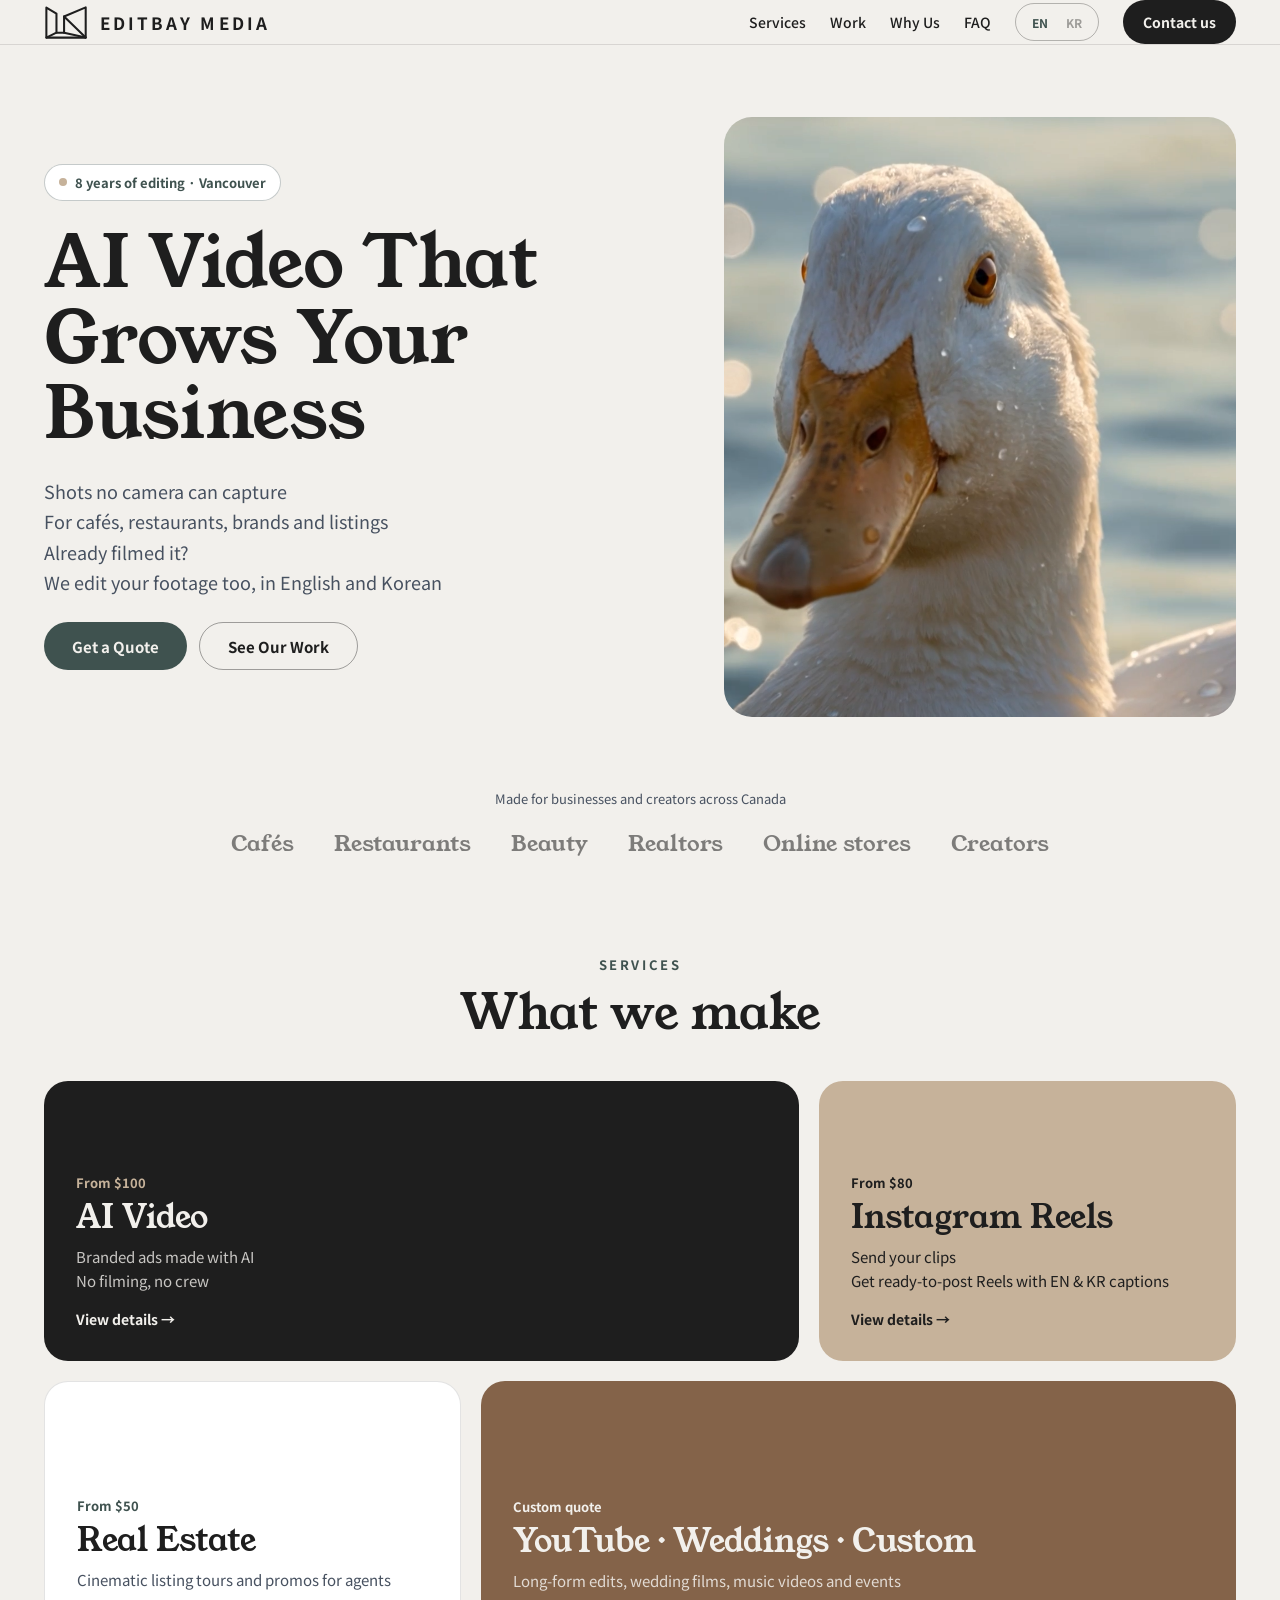
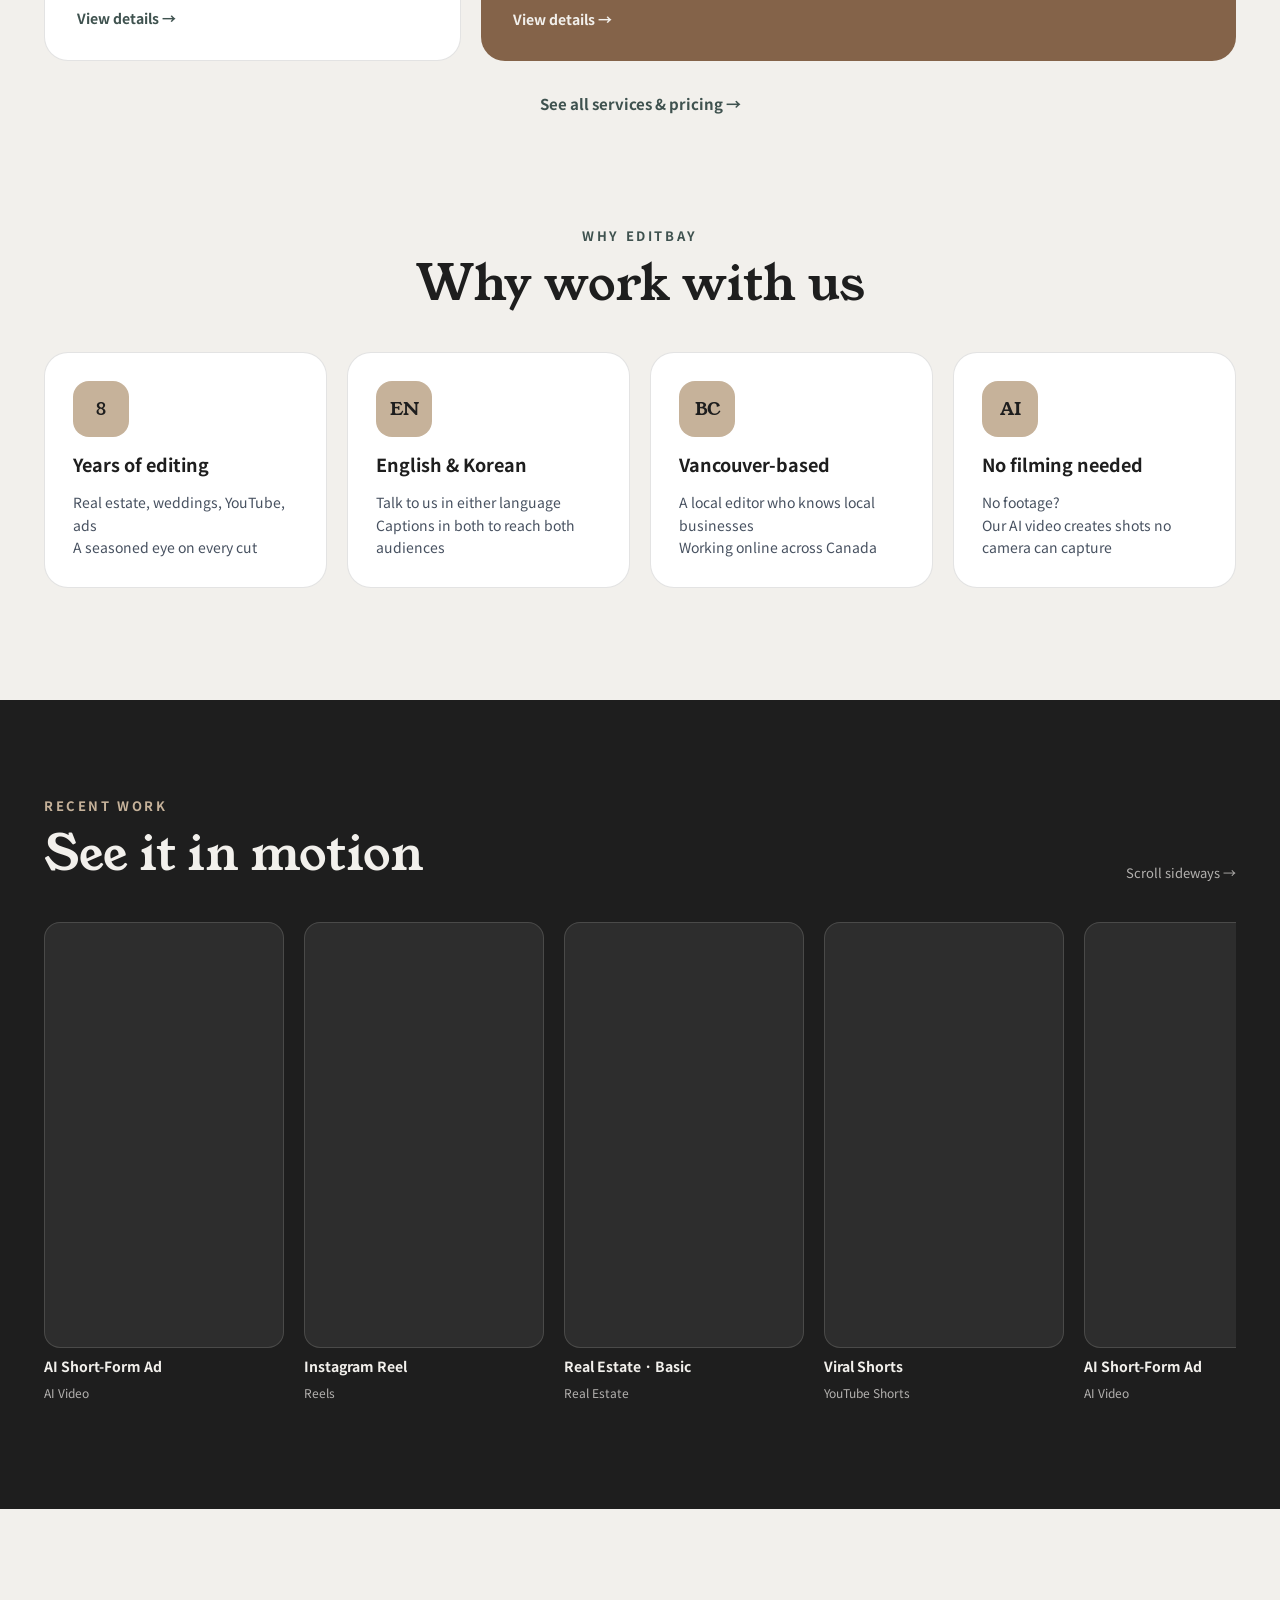
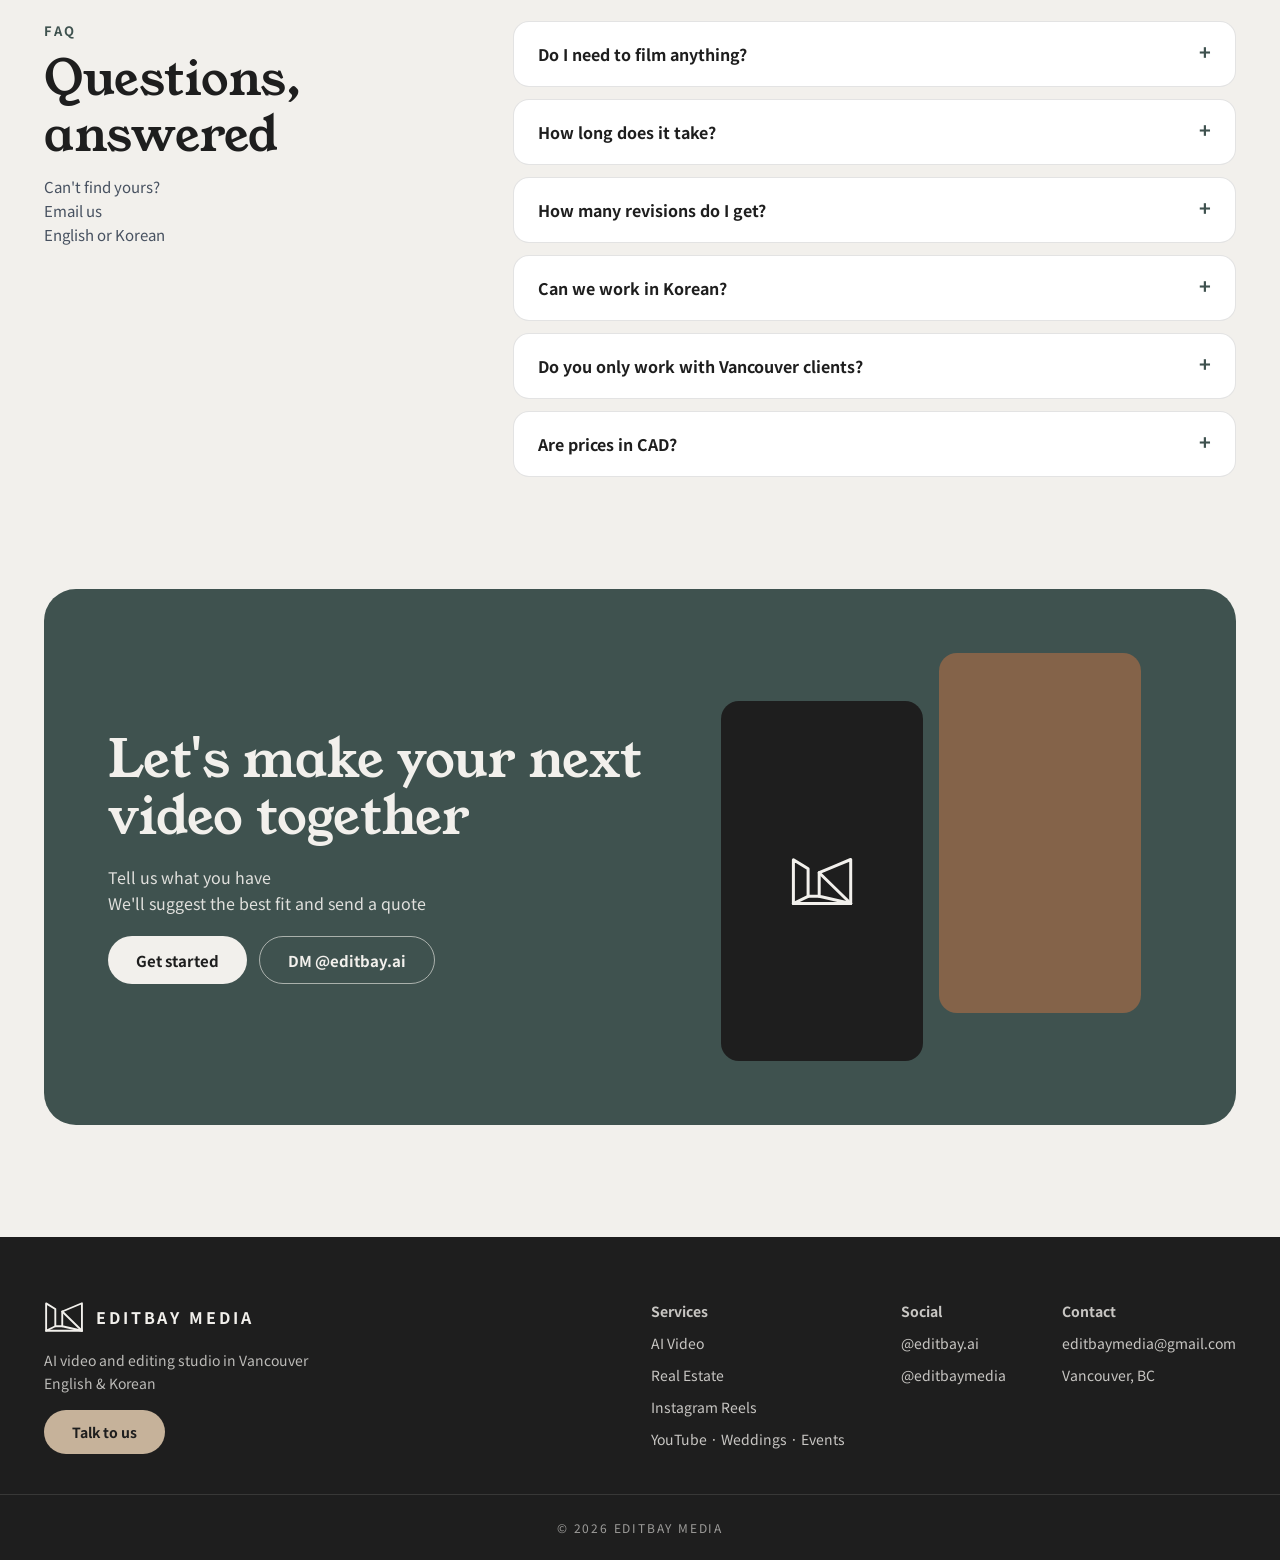
==== index.html @ 2e699ab6 "Update index.html" ====
<!DOCTYPE html>
<html lang="en" class="en-mode">
<head>
<meta charset="UTF-8">
<meta name="viewport" content="width=device-width, initial-scale=1.0">
<title>EditBay Media | AI Video That Grows Your Business</title>
<meta name="description" content="AI video and video editing studio in Vancouver. AI ads with no filming, Instagram Reels, real estate, YouTube and wedding editing — in English and Korean.">
<script>try{document.documentElement.className=(localStorage.getItem('editbay_lang')||'en')+'-mode'}catch(e){}</script>
<link rel="preconnect" href="https://fonts.googleapis.com">
<link rel="preconnect" href="https://fonts.gstatic.com" crossorigin>
<link rel="stylesheet" href="https://fonts.googleapis.com/css2?family=Young+Serif&family=Noto+Sans+KR:wght@400;500;700&display=swap">
<link rel="icon" href="favicon.ico" sizes="any">
<link rel="icon" type="image/svg+xml" href="favicon.svg">
<link rel="icon" type="image/png" sizes="32x32" href="favicon-32.png">
<link rel="icon" type="image/png" sizes="16x16" href="favicon-16.png">
<link rel="apple-touch-icon" href="apple-touch-icon.png">
<link rel="stylesheet" href="style.css">
</head>
<body>

<!-- NAV -->
<header>
  <nav class="wrap">
    <a href="index.html" class="logo" aria-label="EditBay Media home">
      <svg width="44" height="35" viewBox="180 245 640 510" fill="none" stroke="#1E1E1E" stroke-width="30" stroke-linejoin="round" stroke-linecap="round" aria-hidden="true"><polygon points="214,282 361,372 361,648 214,720"/><polygon points="472,412 787,280 787,720 472,648"/><line x1="472" y1="412" x2="787" y2="720"/><line x1="361" y1="648" x2="472" y2="648"/><line x1="214" y1="720" x2="787" y2="720"/></svg>
      <span>EDITBAY MEDIA</span>
    </a>
    <div class="nav-right">
      <div class="nav-links">
        <a href="services.html"><span class="en-content">Services</span><span class="ko-content">서비스</span></a>
        <a href="#work"><span class="en-content">Work</span><span class="ko-content">작업물</span></a>
        <a href="#why"><span class="en-content">Why Us</span><span class="ko-content">에딧베이</span></a>
        <a href="#faq"><span class="en-content">FAQ</span><span class="ko-content">자주 묻는 질문</span></a>
      </div>
      <div class="lang">
        <button type="button" id="btn-en" class="active" onclick="changeLang('en')">EN</button>
        <button type="button" id="btn-ko" onclick="changeLang('ko')">KR</button>
      </div>
      <a href="contact.html" class="btn btn-ink" style="min-height:44px;padding:0 20px;font-size:14px"><span class="en-content">Contact us</span><span class="ko-content">문의하기</span></a>
    </div>
  </nav>
</header>

<!-- HERO -->
<section class="wrap hero" id="top">
  <div class="hero-text">
    <span class="badge"><i></i><span class="en-content">8 years of editing · Vancouver</span><span class="ko-content">8년차 영상편집 · 밴쿠버</span></span>
    <h1><span class="en-content">AI Video That Grows Your Business</span><span class="ko-content">비즈니스를 성장시키는 AI 비디오</span></h1>
    <p>
      <span class="en-content">Shots no camera can capture<br>For cafés, restaurants, brands and listings<br>Already filmed it?<br>We edit your footage too, in English and Korean</span>
      <span class="ko-content">카메라로는 담을 수 없는 장면을 AI로<br>카페, 레스토랑, 브랜드, 부동산 매물까지<br>이미 찍어둔 영상이 있다면 편집도 해드려요<br>한국어·영어 모두 가능합니다</span>
    </p>
    <div class="hero-btns">
      <a href="contact.html" class="btn btn-teal"><span class="en-content">Get a Quote</span><span class="ko-content">견적 문의하기</span></a>
      <a href="#work" class="btn btn-line"><span class="en-content">See Our Work</span><span class="ko-content">작업물 보기</span></a>
    </div>
  </div>
  <div class="hero-media">
    <!-- 메인 영상: main-video.mp4 (864x1080, 4:5) -->
    <video autoplay muted loop playsinline preload="auto" poster="main-video-poster.jpg" aria-label="AI macro food video">
      <source src="main-video.mp4" type="video/mp4">
    </video>
  </div>
</section>

<!-- MADE FOR -->
<section class="wrap madefor">
  <span class="muted" style="font-size:13px"><span class="en-content">Made for businesses and creators across Canada</span><span class="ko-content">캐나다 전역의 비즈니스와 크리에이터를 위해</span></span>
  <div class="madefor-list">
    <span><span class="en-content">Cafés</span><span class="ko-content">카페</span></span>
    <span><span class="en-content">Restaurants</span><span class="ko-content">레스토랑</span></span>
    <span><span class="en-content">Beauty</span><span class="ko-content">뷰티</span></span>
    <span><span class="en-content">Realtors</span><span class="ko-content">부동산</span></span>
    <span><span class="en-content">Online stores</span><span class="ko-content">온라인 스토어</span></span>
    <span><span class="en-content">Creators</span><span class="ko-content">크리에이터</span></span>
  </div>
</section>

<!-- SERVICES -->
<section class="wrap" id="services" style="padding-bottom:112px">
  <div class="sec-head">
    <span class="eyebrow"><span class="en-content">Services</span><span class="ko-content">서비스</span></span>
    <h2 class="h2"><span class="en-content">What we make</span><span class="ko-content">이런 영상을 만들어요</span></h2>
  </div>
  <div class="bento">
    <div class="bento-row">
    <a href="ai-video.html" class="tile big t-ink">
      <span class="price"><span class="en-content">From $100</span><span class="ko-content">$100부터</span></span>
      <span class="name"><span class="en-content">AI Video</span><span class="ko-content">AI 영상 제작</span></span>
      <span class="desc"><span class="en-content">Branded ads made with AI<br>No filming, no crew</span><span class="ko-content">촬영 없이 AI로 만드는 브랜드 광고 영상</span></span>
      <span class="more"><span class="en-content">View details →</span><span class="ko-content">자세히 보기 →</span></span>
    </a>
    <a href="instagramreels.html" class="tile small t-tan">
      <span class="price"><span class="en-content">From $80</span><span class="ko-content">$80부터</span></span>
      <span class="name"><span class="en-content">Instagram Reels</span><span class="ko-content">인스타그램 릴스</span></span>
      <span class="desc"><span class="en-content">Send your clips<br>Get ready-to-post Reels with EN &amp; KR captions</span><span class="ko-content">영상만 보내주세요<br>한국어·영어 자막까지 넣어 바로 올릴 수 있게</span></span>
      <span class="more"><span class="en-content">View details →</span><span class="ko-content">자세히 보기 →</span></span>
    </a>
    </div>
    <div class="bento-row">
    <a href="real-estate.html" class="tile small t-white">
      <span class="price"><span class="en-content">From $50</span><span class="ko-content">$50부터</span></span>
      <span class="name"><span class="en-content">Real Estate</span><span class="ko-content">부동산 영상</span></span>
      <span class="desc"><span class="en-content">Cinematic listing tours and promos for agents</span><span class="ko-content">매물 가치를 높이는 시네마틱 투어와 홍보 영상</span></span>
      <span class="more" style="color:var(--teal)"><span class="en-content">View details →</span><span class="ko-content">자세히 보기 →</span></span>
    </a>
    <a href="custom.html" class="tile big t-leather">
      <span class="price"><span class="en-content">Custom quote</span><span class="ko-content">맞춤 견적</span></span>
      <span class="name"><span class="en-content">YouTube · Weddings · Custom</span><span class="ko-content">유튜브 · 웨딩 · 커스텀</span></span>
      <span class="desc"><span class="en-content">Long-form edits, wedding films, music videos and events</span><span class="ko-content">유튜브 롱폼, 웨딩 영상, 뮤직비디오, 이벤트 하이라이트</span></span>
      <span class="more"><span class="en-content">View details →</span><span class="ko-content">자세히 보기 →</span></span>
    </a>
    </div>
  </div>
  <a href="services.html" class="all-link"><span class="en-content">See all services &amp; pricing →</span><span class="ko-content">전체 서비스와 가격 보기 →</span></a>
</section>

<!-- WHY US -->
<section class="wrap" id="why" style="padding-bottom:112px">
  <div class="sec-head">
    <span class="eyebrow"><span class="en-content">Why EditBay</span><span class="ko-content">왜 에딧베이인가</span></span>
    <h2 class="h2"><span class="en-content">Why work with us</span><span class="ko-content">에딧베이와 함께해야 하는 이유</span></h2>
  </div>
  <div class="why-grid">
    <div class="card">
      <span class="icon-box">8</span>
      <h3><span class="en-content">Years of editing</span><span class="ko-content">8년차 편집 경력</span></h3>
      <p><span class="en-content">Real estate, weddings, YouTube, ads<br>A seasoned eye on every cut</span><span class="ko-content">부동산, 웨딩, 유튜브, 광고까지<br>경험 많은 눈으로 한 컷 한 컷 다듬어요</span></p>
    </div>
    <div class="card">
      <span class="icon-box">EN</span>
      <h3><span class="en-content">English &amp; Korean</span><span class="ko-content">한국어 · 영어</span></h3>
      <p><span class="en-content">Talk to us in either language<br>Captions in both to reach both audiences</span><span class="ko-content">편한 언어로 상담하세요<br>두 언어 자막으로 한국 손님과 현지 손님 모두에게 닿아요</span></p>
    </div>
    <div class="card">
      <span class="icon-box">BC</span>
      <h3><span class="en-content">Vancouver-based</span><span class="ko-content">밴쿠버 현지</span></h3>
      <p><span class="en-content">A local editor who knows local businesses<br>Working online across Canada</span><span class="ko-content">동네 비즈니스를 잘 아는 현지 편집자<br>온라인으로 캐나다 어디서든 진행해요</span></p>
    </div>
    <div class="card">
      <span class="icon-box">AI</span>
      <h3><span class="en-content">No filming needed</span><span class="ko-content">촬영 필요 없음</span></h3>
      <p><span class="en-content">No footage?<br>Our AI video creates shots no camera can capture</span><span class="ko-content">영상이 없어도 괜찮아요<br>카메라로 못 찍는 장면을 AI로 만들어요</span></p>
    </div>
  </div>
</section>

<!-- WORK -->
<section class="dark on-dark" id="work">
  <div class="wrap">
    <div class="work-head">
      <div style="display:flex;flex-direction:column;gap:12px">
        <span class="eyebrow"><span class="en-content">Recent Work</span><span class="ko-content">최근 작업물</span></span>
        <h2 class="h2"><span class="en-content">See it in motion</span><span class="ko-content">직접 확인해 보세요</span></h2>
      </div>
      <span class="hint"><span class="en-content">Scroll sideways →</span><span class="ko-content">옆으로 넘겨보세요 →</span></span>
    </div>
    <div class="reel-row">
      <div class="reel">
        <div class="frame"><iframe src="https://player.vimeo.com/video/1236483757?title=0&byline=0&portrait=0&badge=0&dnt=1" title="AI Short-Form Ad" loading="lazy" allow="autoplay; fullscreen; picture-in-picture" allowfullscreen></iframe></div>
        <strong>AI Short-Form Ad</strong><small><span class="en-content">AI Video</span><span class="ko-content">AI 영상</span></small>
      </div>
      <div class="reel">
        <div class="frame"><iframe src="https://player.vimeo.com/video/1236487899?title=0&byline=0&portrait=0&badge=0&dnt=1" title="Instagram Reel" loading="lazy" allow="autoplay; fullscreen; picture-in-picture" allowfullscreen></iframe></div>
        <strong>Instagram Reel</strong><small><span class="en-content">Reels</span><span class="ko-content">릴스</span></small>
      </div>
      <div class="reel">
        <div class="frame"><iframe src="https://player.vimeo.com/video/1236479160?title=0&byline=0&portrait=0&badge=0&dnt=1" title="Real Estate · Basic" loading="lazy" allow="autoplay; fullscreen; picture-in-picture" allowfullscreen></iframe></div>
        <strong>Real Estate · Basic</strong><small><span class="en-content">Real Estate</span><span class="ko-content">부동산</span></small>
      </div>
      <div class="reel">
        <div class="frame"><iframe src="https://www.youtube.com/embed/LXmRV18L5Xg" title="Viral Shorts" loading="lazy" allow="autoplay; fullscreen; picture-in-picture" allowfullscreen></iframe></div>
        <strong>Viral Shorts</strong><small><span class="en-content">YouTube Shorts</span><span class="ko-content">유튜브 쇼츠</span></small>
      </div>
      <div class="reel">
        <div class="frame"><iframe src="https://player.vimeo.com/video/1236483756?title=0&byline=0&portrait=0&badge=0&dnt=1" title="AI Short-Form Ad" loading="lazy" allow="autoplay; fullscreen; picture-in-picture" allowfullscreen></iframe></div>
        <strong>AI Short-Form Ad</strong><small><span class="en-content">AI Video</span><span class="ko-content">AI 영상</span></small>
      </div>
      <div class="reel">
        <div class="frame"><iframe src="https://player.vimeo.com/video/1236487903?title=0&byline=0&portrait=0&badge=0&dnt=1" title="Instagram Reel" loading="lazy" allow="autoplay; fullscreen; picture-in-picture" allowfullscreen></iframe></div>
        <strong>Instagram Reel</strong><small><span class="en-content">Reels</span><span class="ko-content">릴스</span></small>
      </div>
      <div class="reel">
        <div class="frame"><iframe src="https://player.vimeo.com/video/1236479293?title=0&byline=0&portrait=0&badge=0&dnt=1" title="Real Estate · Standard" loading="lazy" allow="autoplay; fullscreen; picture-in-picture" allowfullscreen></iframe></div>
        <strong>Real Estate · Standard</strong><small><span class="en-content">Real Estate</span><span class="ko-content">부동산</span></small>
      </div>
      <div class="reel">
        <div class="frame"><iframe src="https://www.youtube.com/embed/5cE5Qxs1BTY" title="Viral Shorts" loading="lazy" allow="autoplay; fullscreen; picture-in-picture" allowfullscreen></iframe></div>
        <strong>Viral Shorts</strong><small><span class="en-content">YouTube Shorts</span><span class="ko-content">유튜브 쇼츠</span></small>
      </div>
      <div class="reel">
        <div class="frame"><iframe src="https://player.vimeo.com/video/1236483755?title=0&byline=0&portrait=0&badge=0&dnt=1" title="AI Short-Form Ad" loading="lazy" allow="autoplay; fullscreen; picture-in-picture" allowfullscreen></iframe></div>
        <strong>AI Short-Form Ad</strong><small><span class="en-content">AI Video</span><span class="ko-content">AI 영상</span></small>
      </div>
      <div class="reel">
        <div class="frame"><iframe src="https://player.vimeo.com/video/1236487900?title=0&byline=0&portrait=0&badge=0&dnt=1" title="Instagram Reel" loading="lazy" allow="autoplay; fullscreen; picture-in-picture" allowfullscreen></iframe></div>
        <strong>Instagram Reel</strong><small><span class="en-content">Reels</span><span class="ko-content">릴스</span></small>
      </div>
      <div class="reel">
        <div class="frame"><iframe src="https://player.vimeo.com/video/1236479351?title=0&byline=0&portrait=0&badge=0&dnt=1" title="Real Estate · Standard" loading="lazy" allow="autoplay; fullscreen; picture-in-picture" allowfullscreen></iframe></div>
        <strong>Real Estate · Standard</strong><small><span class="en-content">Real Estate</span><span class="ko-content">부동산</span></small>
      </div>
      <div class="reel">
        <div class="frame"><iframe src="https://www.youtube.com/embed/U0OUmU7wSvk" title="Viral Shorts" loading="lazy" allow="autoplay; fullscreen; picture-in-picture" allowfullscreen></iframe></div>
        <strong>Viral Shorts</strong><small><span class="en-content">YouTube Shorts</span><span class="ko-content">유튜브 쇼츠</span></small>
      </div>
      <div class="reel">
        <div class="frame"><iframe src="https://player.vimeo.com/video/1236487902?title=0&byline=0&portrait=0&badge=0&dnt=1" title="Instagram Reel" loading="lazy" allow="autoplay; fullscreen; picture-in-picture" allowfullscreen></iframe></div>
        <strong>Instagram Reel</strong><small><span class="en-content">Reels</span><span class="ko-content">릴스</span></small>
      </div>
      <div class="reel">
        <div class="frame"><iframe src="https://www.youtube.com/embed/wTkZV9NLCv0" title="Viral Shorts" loading="lazy" allow="autoplay; fullscreen; picture-in-picture" allowfullscreen></iframe></div>
        <strong>Viral Shorts</strong><small><span class="en-content">YouTube Shorts</span><span class="ko-content">유튜브 쇼츠</span></small>
      </div>
    </div>
  </div>
</section>

<!-- FAQ -->
<section class="wrap faq" id="faq">
  <div class="faq-intro">
    <span class="eyebrow">FAQ</span>
    <h2 class="h2"><span class="en-content">Questions, answered</span><span class="ko-content">자주 묻는 질문</span></h2>
    <p class="muted" style="font-size:15px;line-height:1.6"><span class="en-content">Can't find yours?<br>Email us<br>English or Korean</span><span class="ko-content">궁금한 게 더 있다면 편하게 이메일 주세요<br>한국어·영어 모두 OK</span></p>
  </div>
  <div class="faq-list">
    <details>
      <summary><span class="en-content">Do I need to film anything?</span><span class="ko-content">직접 촬영해야 하나요?</span></summary>
      <p><span class="en-content">Not for AI video<br>We create the visuals for you<br>If you already have footage, we edit it into Reels, YouTube videos or wedding films</span><span class="ko-content">AI 영상은 촬영이 필요 없어요<br>이미 찍어둔 영상이 있다면 릴스, 유튜브, 웨딩 영상으로 편집해 드려요</span></p>
    </details>
    <details>
      <summary><span class="en-content">How long does it take?</span><span class="ko-content">얼마나 걸리나요?</span></summary>
      <p><span class="en-content">It depends on the service<br>Each service page shows its turnaround time</span><span class="ko-content">서비스마다 달라요<br>각 서비스 페이지에서 작업 기간을 확인하실 수 있어요</span></p>
    </details>
    <details>
      <summary><span class="en-content">How many revisions do I get?</span><span class="ko-content">수정은 몇 번까지 되나요?</span></summary>
      <p><span class="en-content">Revisions are included in every package<br>The number depends on the plan you choose<br>Extra revisions are $25 each</span><span class="ko-content">모든 상품에 수정이 포함되어 있고, 횟수는 상품마다 달라요<br>추가 수정은 1회 $25입니다</span></p>
    </details>
    <details>
      <summary><span class="en-content">Can we work in Korean?</span><span class="ko-content">한국어로 상담할 수 있나요?</span></summary>
      <p><span class="en-content">Yes<br>We work in English and Korean, and can add captions in both languages</span><span class="ko-content">네<br>한국어와 영어 모두 가능하고, 두 언어 자막도 넣어드려요</span></p>
    </details>
    <details>
      <summary><span class="en-content">Do you only work with Vancouver clients?</span><span class="ko-content">밴쿠버 손님만 받나요?</span></summary>
      <p><span class="en-content">We are based in Vancouver but work fully online, so we can help clients anywhere in Canada</span><span class="ko-content">밴쿠버에 있지만 모든 과정을 온라인으로 진행해서, 캐나다 어디서든 가능해요</span></p>
    </details>
    <details>
      <summary><span class="en-content">Are prices in CAD?</span><span class="ko-content">가격은 캐나다 달러인가요?</span></summary>
      <p><span class="en-content">Yes<br>All prices are in Canadian dollars and exclude GST/HST<br>You get a final quote before we start</span><span class="ko-content">네<br>모든 가격은 캐나다 달러(CAD) 기준이며 GST/HST는 별도예요<br>시작 전에 최종 견적을 먼저 드려요</span></p>
    </details>
  </div>
</section>

<!-- CTA -->
<section class="wrap" id="contact">
  <div class="cta">
    <div class="cta-text">
      <h2><span class="en-content">Let's make your next video together</span><span class="ko-content">다음 영상, 함께 만들어요</span></h2>
      <p><span class="en-content">Tell us what you have<br>We'll suggest the best fit and send a quote</span><span class="ko-content">가지고 계신 걸 알려주세요<br>가장 잘 맞는 방법과 견적을 보내드릴게요</span></p>
      <div class="hero-btns">
        <a href="mailto:editbaymedia@gmail.com" class="btn btn-sand"><span class="en-content">Get started</span><span class="ko-content">시작하기</span></a>
        <a href="https://instagram.com/editbay.ai" class="btn btn-line-light">DM @editbay.ai</a>
      </div>
    </div>
    <div class="cta-art" aria-hidden="true">
      <div class="a1"><svg width="64" height="51" viewBox="180 245 640 510" fill="none" stroke="#F2F0EC" stroke-width="30" stroke-linejoin="round" stroke-linecap="round"><polygon points="214,282 361,372 361,648 214,720"/><polygon points="472,412 787,280 787,720 472,648"/><line x1="472" y1="412" x2="787" y2="720"/><line x1="361" y1="648" x2="472" y2="648"/><line x1="214" y1="720" x2="787" y2="720"/></svg></div>
      <div class="a2"></div>
    </div>
  </div>
</section>

<!-- FOOTER -->
<footer>
  <div class="wrap foot">
    <div class="foot-brand">
      <div class="logo">
        <svg width="40" height="32" viewBox="180 245 640 510" fill="none" stroke="#F2F0EC" stroke-width="30" stroke-linejoin="round" stroke-linecap="round" aria-hidden="true"><polygon points="214,282 361,372 361,648 214,720"/><polygon points="472,412 787,280 787,720 472,648"/><line x1="472" y1="412" x2="787" y2="720"/><line x1="361" y1="648" x2="472" y2="648"/><line x1="214" y1="720" x2="787" y2="720"/></svg>
        <span style="font-size:16px">EDITBAY MEDIA</span>
      </div>
      <p><span class="en-content">AI video and editing studio in Vancouver<br>English &amp; Korean</span><span class="ko-content">밴쿠버의 AI 영상·편집 스튜디오<br>한국어·영어 상담</span></p>
      <a href="mailto:editbaymedia@gmail.com" class="btn" style="align-self:flex-start;background:var(--tan);color:var(--ink);min-height:44px;font-size:14px"><span class="en-content">Talk to us</span><span class="ko-content">이메일 보내기</span></a>
    </div>
    <div class="foot-cols">
      <div class="foot-col">
        <b><span class="en-content">Services</span><span class="ko-content">서비스</span></b>
        <a href="ai-video.html"><span class="en-content">AI Video</span><span class="ko-content">AI 영상</span></a>
        <a href="real-estate.html"><span class="en-content">Real Estate</span><span class="ko-content">부동산</span></a>
        <a href="instagramreels.html"><span class="en-content">Instagram Reels</span><span class="ko-content">인스타그램 릴스</span></a>
        <a href="custom.html"><span class="en-content">YouTube · Weddings · Events</span><span class="ko-content">유튜브 · 웨딩 · 이벤트</span></a>
      </div>
      <div class="foot-col">
        <b><span class="en-content">Social</span><span class="ko-content">소셜</span></b>
        <a href="https://instagram.com/editbay.ai">@editbay.ai</a>
        <a href="https://instagram.com/editbaymedia">@editbaymedia</a>
      </div>
      <div class="foot-col">
        <b><span class="en-content">Contact</span><span class="ko-content">연락처</span></b>
        <a href="mailto:editbaymedia@gmail.com">editbaymedia@gmail.com</a>
        <span>Vancouver, BC</span>
      </div>
    </div>
  </div>
  <div class="copy">© 2026 EDITBAY MEDIA</div>
</footer>

<script src="lang.js"></script>
</body>
</html>
---- style.css ----
:root{
  --sand:#F2F0EC; --ink:#1E1E1E; --slate:#2D2D2D; --white:#FFFFFF;
  --teal:#3F524F; --leather:#846349; --tan:#C6B29A; --navy:#475160;
  --line:rgba(30,30,30,.12); --line-dark:rgba(242,240,236,.15);
  --serif:'Young Serif',serif; --sans:'Noto Sans KR',sans-serif;
}
*{box-sizing:border-box;margin:0;padding:0}
html{scroll-behavior:smooth}
body{word-break:keep-all;overflow-wrap:break-word;background:var(--sand);color:var(--ink);font-family:var(--sans);overflow-x:hidden;-webkit-font-smoothing:antialiased}
a{color:inherit;text-decoration:none}
img,video{display:block;max-width:100%}
.wrap{max-width:1240px;margin:0 auto;padding:0 24px}

/* language switch */
.en-content,.ko-content{display:none!important}
.en-mode .en-content{display:block!important}
.en-mode span.en-content,.en-mode a.en-content{display:inline!important}
.ko-mode .ko-content{display:block!important}
.ko-mode span.ko-content,.ko-mode a.ko-content{display:inline!important}

/* type helpers */
.eyebrow{font-size:13px;font-weight:700;letter-spacing:.2em;color:var(--teal);text-transform:uppercase}
.on-dark .eyebrow{color:var(--tan)}
.h2{font-family:var(--serif);font-weight:400;font-size:clamp(32px,4vw,48px);line-height:1.15}
.sec-head{display:flex;flex-direction:column;align-items:center;gap:12px;text-align:center;margin-bottom:40px}
.muted{color:var(--navy)}

/* buttons */
.btn{display:inline-flex;align-items:center;justify-content:center;min-height:48px;padding:0 28px;border-radius:999px;font-weight:700;font-size:15px;transition:opacity .2s,background .2s}
.btn:hover{opacity:.88}
.btn-teal{background:var(--teal);color:var(--sand)}
.btn-ink{background:var(--ink);color:var(--sand)}
.btn-line{border:1px solid rgba(30,30,30,.4);color:var(--ink)}
.btn-sand{background:var(--sand);color:var(--ink)}
.btn-line-light{border:1px solid rgba(242,240,236,.6);color:var(--sand)}

/* nav */
header{position:sticky;top:0;z-index:50;background:rgba(242,240,236,.92);backdrop-filter:blur(12px);border-bottom:1px solid var(--line)}
nav{display:flex;flex-wrap:wrap;align-items:center;justify-content:space-between;gap:16px;padding-top:16px;padding-bottom:16px}
.logo{display:flex;align-items:center;gap:12px}
.logo span{font-size:17px;font-weight:700;letter-spacing:.18em}
.nav-right{display:flex;flex-wrap:wrap;align-items:center;gap:24px;font-size:14px;font-weight:500}
.nav-links{display:flex;gap:24px}
.nav-links a:hover{color:var(--teal)}
.lang{display:flex;align-items:center;gap:6px;padding:4px 10px;border:1px solid rgba(30,30,30,.3);border-radius:999px}
.lang button{background:none;border:none;cursor:pointer;font-family:inherit;font-size:12px;font-weight:700;color:var(--ink);opacity:.4;min-width:28px;min-height:28px}
.lang button.active{opacity:1;color:var(--teal)}
@media (max-width:767px){.nav-links{display:none}}

/* hero */
.hero{display:flex;flex-wrap:wrap;align-items:center;gap:48px;padding-top:72px;padding-bottom:56px}
.hero-text{flex:1 1 520px;display:flex;flex-direction:column;gap:24px}
.badge{align-self:flex-start;display:flex;align-items:center;gap:8px;font-size:13px;font-weight:700;color:var(--teal);background:var(--white);border:1px solid rgba(63,82,79,.3);padding:8px 14px;border-radius:999px}
.badge i{width:8px;height:8px;border-radius:999px;background:var(--tan);display:block}
.hero h1{font-family:var(--serif);font-weight:400;font-size:clamp(42px,6vw,72px);line-height:1.05}
.hero p{font-size:18px;line-height:1.7;color:var(--navy);max-width:520px}
.hero-btns{display:flex;flex-wrap:wrap;gap:12px}
.hero-media{flex:1 1 400px;aspect-ratio:4/5;max-height:600px;border-radius:28px;overflow:hidden;background:var(--ink)}
.hero-media video{width:100%;height:100%;object-fit:cover}

/* made for */
.madefor{display:flex;flex-direction:column;align-items:center;gap:20px;padding-top:16px;padding-bottom:96px;text-align:center}
.madefor-list{display:flex;flex-wrap:wrap;justify-content:center;gap:12px 40px}
.madefor-list span{font-family:var(--serif);font-size:22px;color:rgba(30,30,30,.55)}

/* bento */
.bento{display:flex;flex-direction:column;gap:20px}
.bento-row{display:flex;flex-wrap:wrap;gap:20px}
.tile{min-height:280px;border-radius:24px;padding:32px;display:flex;flex-direction:column;justify-content:flex-end;gap:8px;transition:transform .3s}
.tile:hover{transform:translateY(-4px)}
.tile.big{flex:2 1 520px}.tile.small{flex:1 1 300px}
.tile .price{font-size:13px;font-weight:700}
.tile .name{font-family:var(--serif);font-size:32px;line-height:1.15}
.tile .desc{font-size:15px;line-height:1.6}
.tile .more{margin-top:8px;font-size:14px;font-weight:700}
.t-ink{background:var(--ink);color:var(--sand)}.t-ink .price{color:var(--tan)}.t-ink .desc{color:rgba(242,240,236,.8)}
.t-tan{background:var(--tan);color:var(--ink)}
.t-white{background:var(--white);border:1px solid var(--line)}.t-white .price{color:var(--teal)}.t-white .desc{color:var(--navy)}
.t-leather{background:var(--leather);color:var(--sand)}.t-leather .desc{color:rgba(242,240,236,.85)}
.all-link{display:block;text-align:center;margin-top:32px;font-size:15px;font-weight:700;color:var(--teal)}

/* why */
.why-grid{display:grid;grid-template-columns:repeat(auto-fit,minmax(min(100%,240px),1fr));gap:20px}
.card{background:var(--white);border:1px solid var(--line);border-radius:24px;padding:28px;display:flex;flex-direction:column;gap:14px}
.icon-box{width:56px;height:56px;border-radius:16px;background:var(--tan);display:flex;align-items:center;justify-content:center;font-family:var(--serif);font-size:18px}
.card h3{font-size:18px;font-weight:700}
.card p{font-size:14px;line-height:1.6;color:var(--navy)}

/* work */
.dark{background:var(--ink);color:var(--sand);padding:96px 0}
.work-head{display:flex;flex-wrap:wrap;align-items:flex-end;justify-content:space-between;gap:16px;margin-bottom:40px}
.work-head .hint{font-size:13px;color:rgba(242,240,236,.7)}
.reel-row{display:flex;gap:20px;overflow-x:auto;padding-bottom:12px;scroll-snap-type:x mandatory}
.reel{flex:0 0 240px;display:flex;flex-direction:column;gap:8px;scroll-snap-align:start}
.reel .frame{aspect-ratio:9/16;border-radius:16px;overflow:hidden;background:var(--slate);border:1px solid var(--line-dark)}
.reel iframe{width:100%;height:100%;border:0}
.reel strong{font-size:14px}
.reel small{font-size:12px;color:rgba(242,240,236,.7)}

/* faq */
.faq{display:flex;flex-wrap:wrap;gap:48px;padding-top:112px;padding-bottom:112px}
.faq-intro{flex:1 1 320px;display:flex;flex-direction:column;gap:12px}
.faq-list{flex:2 1 520px;display:flex;flex-direction:column;gap:12px}
details{background:var(--white);border:1px solid var(--line);border-radius:16px;padding:20px 24px}
summary{cursor:pointer;font-size:16px;font-weight:700;list-style:none;display:flex;justify-content:space-between;gap:16px}
summary::-webkit-details-marker{display:none}
summary::after{content:"+";font-size:20px;line-height:1;color:var(--teal)}
details[open] summary::after{content:"–"}
details p{margin-top:12px;font-size:15px;line-height:1.7;color:var(--navy)}

/* cta */
.cta{background:var(--teal);color:var(--sand);border-radius:32px;padding:clamp(32px,5vw,64px);display:flex;flex-wrap:wrap;align-items:center;gap:40px;overflow:hidden}
.cta-text{flex:1 1 380px;display:flex;flex-direction:column;gap:20px}
.cta h2{font-family:var(--serif);font-weight:400;font-size:clamp(32px,4.5vw,52px);line-height:1.1}
.cta-text p{font-size:16px;line-height:1.6;color:rgba(242,240,236,.9)}
.cta-art{flex:1 1 320px;display:flex;gap:16px;align-items:flex-end;justify-content:center}
.cta-art div{width:42%;aspect-ratio:9/16;border-radius:18px;display:flex;align-items:center;justify-content:center}
.cta-art .a1{background:var(--ink)}.cta-art .a2{background:var(--leather);margin-bottom:48px}

/* footer */
footer{background:var(--ink);color:var(--sand);margin-top:112px}
.foot{display:flex;flex-wrap:wrap;justify-content:space-between;gap:48px;padding-top:64px;padding-bottom:40px}
.foot-brand{flex:1 1 320px;display:flex;flex-direction:column;gap:16px}
.foot-brand p{font-size:14px;line-height:1.6;color:rgba(242,240,236,.75)}
.foot-cols{display:flex;flex-wrap:wrap;gap:56px}
.foot-col{display:flex;flex-direction:column;gap:12px;font-size:14px}
.foot-col b{color:var(--tan)}
.foot-col a,.foot-col span{color:rgba(242,240,236,.8)}
.foot-col a:hover{color:var(--sand)}
.copy{border-top:1px solid rgba(242,240,236,.12);padding:24px;text-align:center;font-size:12px;letter-spacing:.15em;color:rgba(242,240,236,.6)}
.copy a{margin-left:8px;opacity:0}.copy a:hover{opacity:1}

/* ===== sub pages ===== */
.page-hero{padding-top:72px;padding-bottom:56px;display:flex;flex-direction:column;gap:20px}
.crumb{font-size:13px;font-weight:700;letter-spacing:.15em;color:var(--teal);text-transform:uppercase}
.page-hero h1{font-family:var(--serif);font-weight:400;font-size:clamp(40px,6vw,68px);line-height:1.05;max-width:880px}
.page-hero p{font-size:18px;line-height:1.7;color:var(--navy);max-width:660px}
.chips{display:flex;flex-wrap:wrap;gap:10px}
.chips > span{font-size:13px;padding:8px 14px;border-radius:999px;background:var(--white);border:1px solid var(--line)}
.sec{padding-top:96px;padding-bottom:96px}
.sec-left{display:flex;flex-direction:column;gap:12px;margin-bottom:40px}
.sub-h{font-family:var(--serif);font-weight:400;font-size:30px;margin:48px 0 20px}
.note{font-size:13px;line-height:1.7;color:var(--navy)}
.on-dark .note{color:rgba(242,240,236,.65)}

/* video grids */
.vgrid-h{display:grid;grid-template-columns:repeat(auto-fit,minmax(min(100%,420px),1fr));gap:24px}
.vgrid-h3{display:grid;grid-template-columns:repeat(auto-fit,minmax(min(100%,320px),1fr));gap:24px}
.vgrid-v{display:grid;grid-template-columns:repeat(auto-fill,minmax(150px,1fr));gap:16px}
.vitem{display:flex;flex-direction:column;gap:8px}
.vitem .f16,.vitem .f9{border-radius:16px;overflow:hidden;background:var(--slate);border:1px solid var(--line-dark)}
.vitem .f16{aspect-ratio:16/9}.vitem .f9{aspect-ratio:9/16}
.vitem iframe{width:100%;height:100%;border:0;display:block}
.vitem strong{font-size:15px}.vitem small{font-size:12px;color:rgba(242,240,236,.7)}
.empty{display:flex;align-items:center;justify-content:center;text-align:center;padding:12px;font-size:12px;letter-spacing:.08em;color:rgba(242,240,236,.55);border-style:dashed!important}

/* two ways */
.ways{display:grid;grid-template-columns:repeat(auto-fit,minmax(min(100%,420px),1fr));gap:20px}
.way{border-radius:24px;padding:32px;display:flex;flex-direction:column;gap:10px}
.way b{font-size:12px;letter-spacing:.2em}
.way strong{font-family:var(--serif);font-weight:400;font-size:28px}
.way > span{font-size:15px;line-height:1.6}

/* service cards */
.svc-grid{display:grid;grid-template-columns:repeat(auto-fit,minmax(min(100%,480px),1fr));gap:24px}
.svc{background:var(--white);border:1px solid var(--line);border-radius:24px;padding:24px;display:flex;flex-direction:column;gap:14px}
.svc .f16{aspect-ratio:16/9;border-radius:16px;overflow:hidden;background:var(--ink)}
.svc .f16 iframe{width:100%;height:100%;border:0}
.svc .f16.empty{background:#E4DED4;color:var(--navy);border:1px dashed rgba(30,30,30,.25)!important}
.svc-top{display:flex;align-items:center;justify-content:space-between;gap:12px;flex-wrap:wrap}
.svc-top b{font-size:11px;letter-spacing:.15em;color:var(--teal)}
.pill{font-size:13px;font-weight:700;color:var(--sand);background:var(--teal);padding:6px 12px;border-radius:999px}
.svc h3{font-family:var(--serif);font-weight:400;font-size:28px}
.svc p{font-size:15px;line-height:1.6;color:var(--navy)}
.tags{display:flex;flex-wrap:wrap;gap:8px}
.tags > span{font-size:12px;padding:6px 10px;border-radius:999px;border:1px solid rgba(30,30,30,.25)}
.svc .go{font-size:14px;font-weight:700;color:var(--teal);margin-top:4px}

/* steps */
.steps{display:grid;grid-template-columns:repeat(auto-fit,minmax(min(100%,220px),1fr));gap:20px}
.step{border:1px solid var(--line-dark);border-radius:20px;padding:24px;display:flex;flex-direction:column;gap:10px}
.step em{font-style:normal;font-family:var(--serif);font-size:32px;color:var(--tan)}
.step strong{font-size:17px}
.step > span{font-size:14px;line-height:1.6;color:rgba(242,240,236,.78)}
.tracks{display:grid;grid-template-columns:repeat(auto-fit,minmax(min(100%,480px),1fr));gap:24px}
.track{border:1px solid var(--line-dark);border-radius:24px;padding:32px;display:flex;flex-direction:column;gap:20px}
.track-head b{font-size:12px;letter-spacing:.2em;color:var(--tan)}
.track-head strong{display:block;font-family:var(--serif);font-weight:400;font-size:28px;margin:6px 0}
.track-head > span{font-size:13px;color:rgba(242,240,236,.65)}
.tstep{display:flex;gap:16px}
.tstep em{font-style:normal;font-family:var(--serif);font-size:22px;color:var(--tan);min-width:32px}
.tstep strong{display:block;font-size:16px;margin-bottom:4px}
.tstep div > span{font-size:14px;line-height:1.6;color:rgba(242,240,236,.75)}
.infos{display:flex;flex-wrap:wrap;gap:20px;margin-top:24px}
.info{flex:1 1 360px;background:rgba(242,240,236,.06);border-radius:20px;padding:28px 32px;display:flex;flex-direction:column;gap:10px}
.info strong{font-size:17px}
.info > span{font-size:14px;line-height:1.8;color:rgba(242,240,236,.82)}

/* pricing */
.plans{display:grid;grid-template-columns:repeat(auto-fit,minmax(min(100%,320px),1fr));gap:24px;align-items:stretch}
.plan{position:relative;background:var(--white);border:1px solid var(--line);border-radius:24px;padding:32px;display:flex;flex-direction:column;gap:16px}
.plan.pop{border:2px solid var(--teal)}
.pop-badge{position:absolute;top:-14px;left:32px;background:var(--teal);color:var(--sand);font-size:12px;font-weight:700;letter-spacing:.08em;padding:6px 14px;border-radius:999px}
.plan h3{font-family:var(--serif);font-weight:400;font-size:26px}
.plan .pdesc{font-size:14px;line-height:1.6;color:var(--navy)}
.plan .plabel{font-size:11px;font-weight:700;letter-spacing:.15em;color:var(--navy);text-transform:uppercase}
.plan .amount{font-family:var(--serif);font-size:44px;line-height:1}
.plan .amount small{font-family:var(--sans);font-size:13px;color:var(--navy);margin-left:6px}
.plan ul{list-style:none;display:flex;flex-direction:column;gap:10px;flex-grow:1;border-top:1px solid var(--line);padding-top:16px}
.plan li{display:flex;gap:10px;align-items:flex-start;font-size:14px;line-height:1.5}
.plan li svg{flex-shrink:0;margin-top:3px}
.plan .btn{width:100%}
.plan .btn-outline{border:1px solid var(--teal);color:var(--teal)}
.callout{margin-top:24px;background:var(--white);border:1px dashed rgba(63,82,79,.5);border-radius:20px;padding:20px 24px;display:flex;flex-wrap:wrap;align-items:center;justify-content:space-between;gap:12px}
.callout strong{font-size:16px}

/* bundles */
.bundles{display:grid;grid-template-columns:repeat(auto-fit,minmax(min(100%,420px),1fr));gap:24px}
.bundle{background:var(--tan);border-radius:24px;padding:28px 32px;display:flex;flex-direction:column;gap:12px}
.bundle-top{display:flex;flex-wrap:wrap;align-items:center;justify-content:space-between;gap:12px}
.bundle-top strong{font-family:var(--serif);font-weight:400;font-size:24px}
.bundle-top b{font-size:12px;background:var(--ink);color:var(--sand);padding:6px 12px;border-radius:999px}
.bundle p{font-size:14px;line-height:1.6}
.bundle .bprice{font-family:var(--serif);font-size:34px}
.bundle .bprice small{font-family:var(--sans);font-size:12px;font-weight:700;margin-left:4px}

/* add-ons */
.addons{display:grid;grid-template-columns:repeat(auto-fit,minmax(min(100%,420px),1fr));gap:12px}
.addon{display:flex;justify-content:space-between;align-items:center;gap:16px;background:var(--white);border:1px solid var(--line);border-radius:16px;padding:18px 22px;font-size:15px}
.addon em{font-style:normal;color:var(--teal);font-weight:700;margin-right:10px}
.addon b{white-space:nowrap}

/* focus */
.focus{display:grid;grid-template-columns:repeat(auto-fit,minmax(min(100%,240px),1fr));gap:20px}

/* simple cta */
.cta-simple{background:var(--teal);color:var(--sand);border-radius:32px;padding:clamp(40px,6vw,80px) 24px;display:flex;flex-direction:column;align-items:center;gap:20px;text-align:center}
.cta-simple h2{font-family:var(--serif);font-weight:400;font-size:clamp(32px,5vw,52px);line-height:1.1}
.cta-simple p{font-size:17px;color:rgba(242,240,236,.9)}
.cta-simple .hero-btns{justify-content:center}

/* contact */
.channels{display:grid;grid-template-columns:repeat(auto-fit,minmax(min(100%,260px),1fr));gap:20px}
.channel{background:var(--white);border:1px solid var(--line);border-radius:24px;padding:32px;display:flex;flex-direction:column;gap:10px;transition:transform .3s}
.channel:hover{transform:translateY(-4px)}
.channel strong{font-size:18px}
.channel .val{font-size:15px;color:var(--teal);font-weight:700;word-break:break-all}
.channel small{font-size:13px;color:var(--navy)}
.checklist{list-style:none;display:flex;flex-direction:column;gap:12px}
.checklist li{display:flex;gap:12px;align-items:flex-start;font-size:15px;line-height:1.6;background:var(--white);border:1px solid var(--line);border-radius:16px;padding:16px 20px}
.checklist li em{font-style:normal;font-family:var(--serif);color:var(--teal);font-size:18px;min-width:24px}
.nav-links a.current{color:var(--teal);font-weight:700}

/* ===== Korean: always gothic (Noto Sans KR) ===== */
.ko-content{font-family:var(--sans)}
.ko-mode :is(h1,.h2,.sub-h,.cta h2,.cta-simple h2,.tile .name,.svc h3,.plan h3,.way strong,.track-head strong,.bundle-top strong,.madefor-list > span) .ko-content{font-weight:700;letter-spacing:-.03em}
.ko-mode :is(h1,.h2,.cta h2,.cta-simple h2) .ko-content{line-height:1.25}
.ko-mode :is(.hero h1,.page-hero h1) .ko-content{font-size:.86em}
.vgrid-v.cols-6{grid-template-columns:repeat(6,minmax(0,1fr))}
.vgrid-v.cols-4{grid-template-columns:repeat(4,minmax(0,1fr))}
@media (max-width:900px){.vgrid-v.cols-6{grid-template-columns:repeat(3,minmax(0,1fr))}}
@media (max-width:600px){.vgrid-v.cols-6,.vgrid-v.cols-4{grid-template-columns:repeat(2,minmax(0,1fr))}}
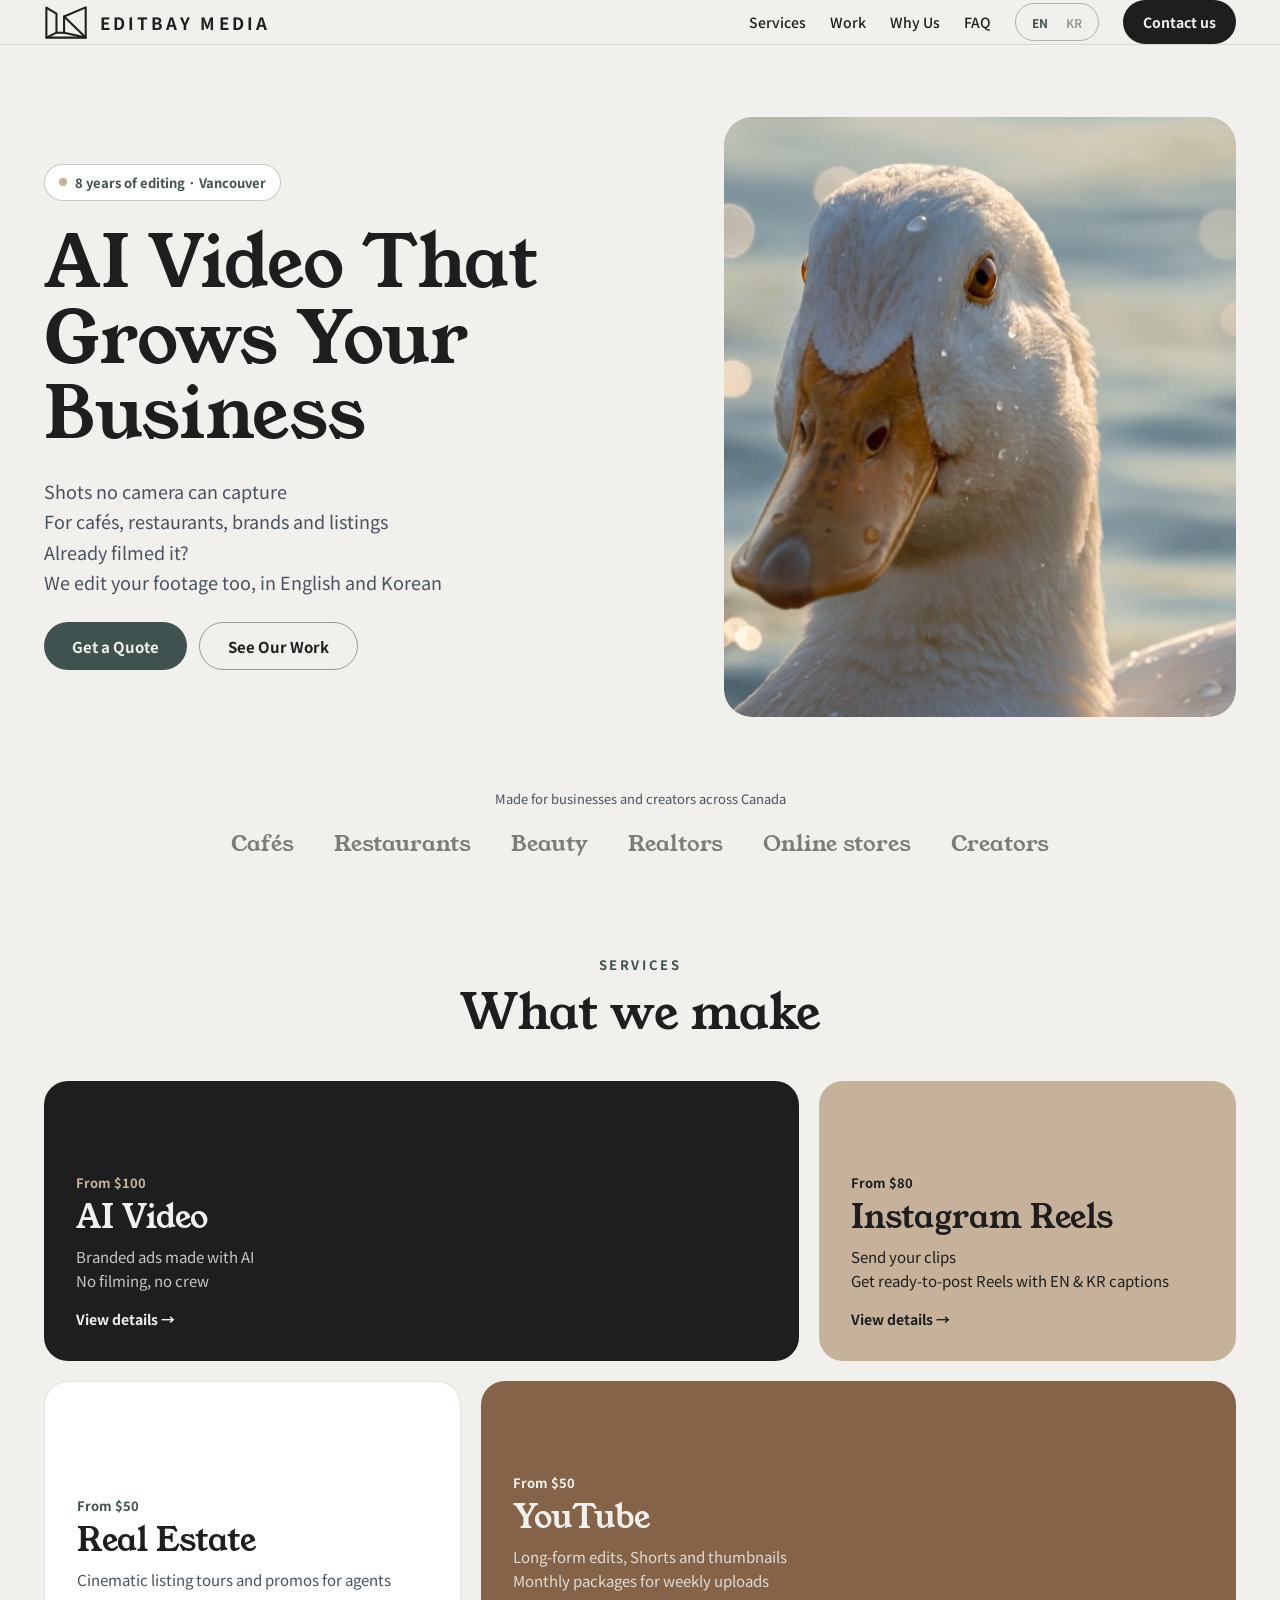
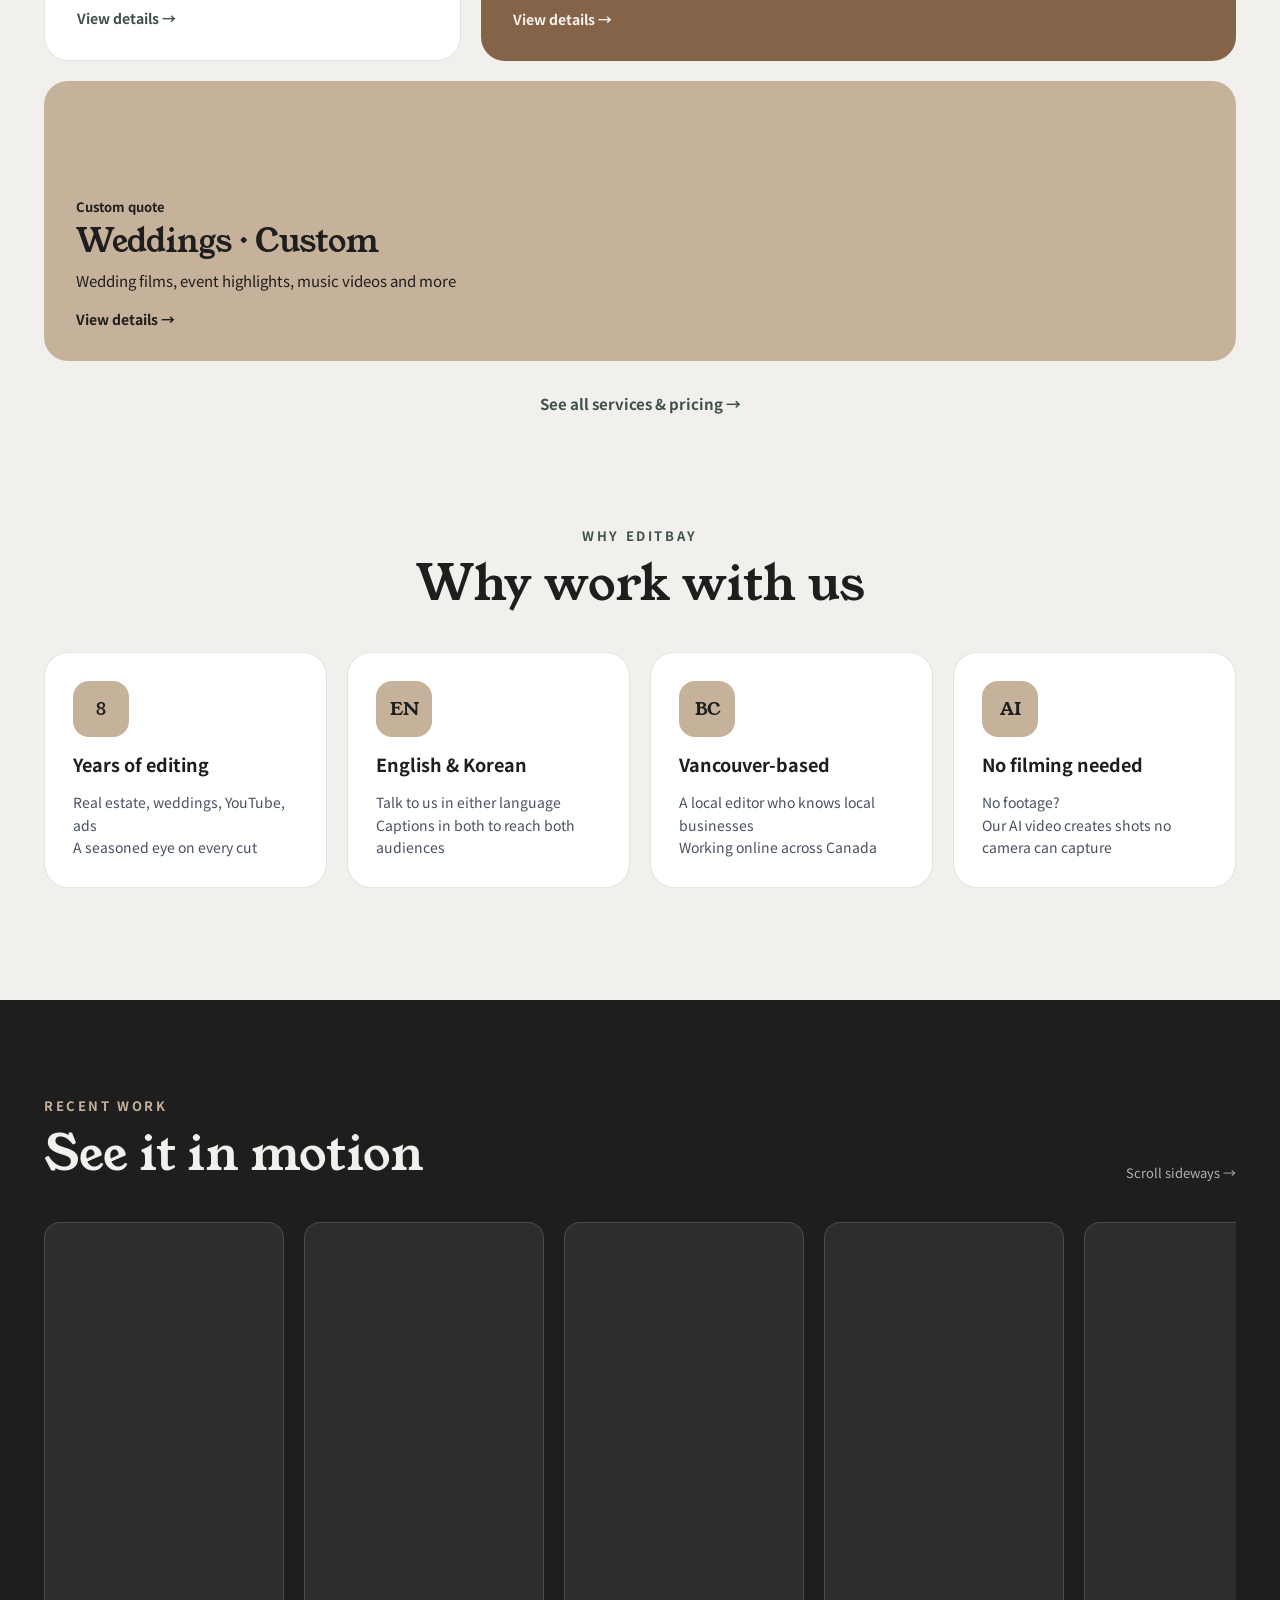
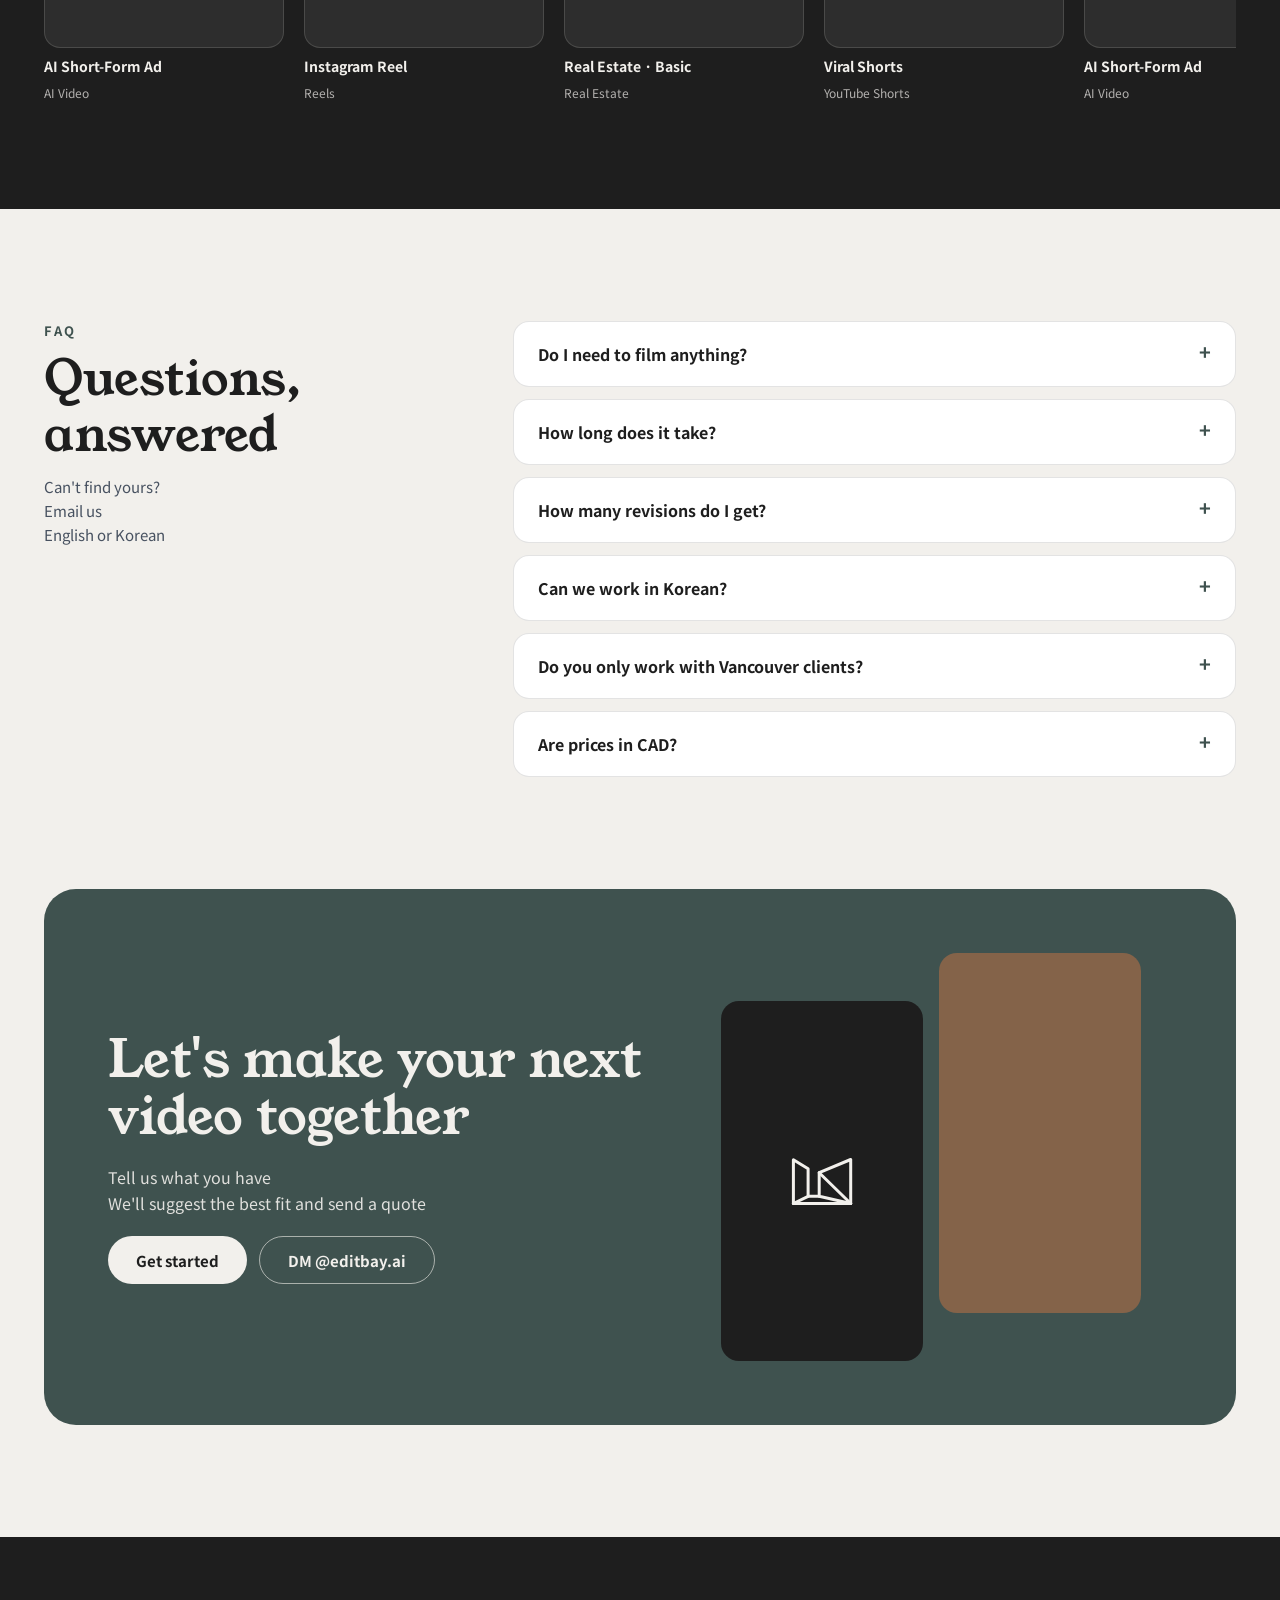
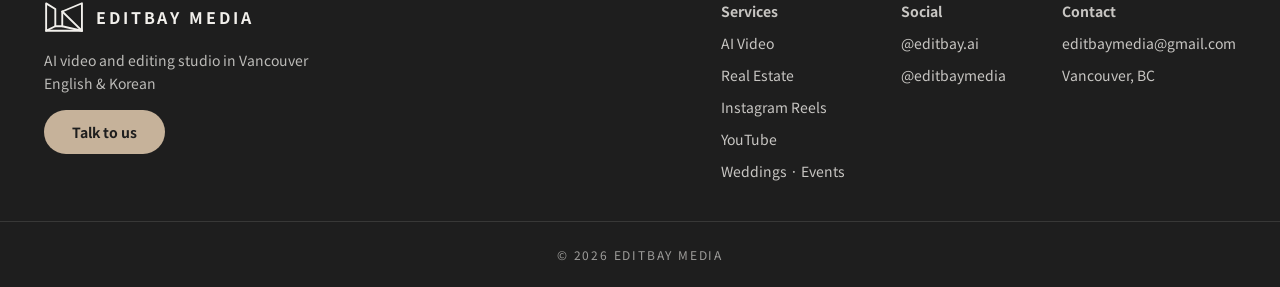
==== commit 7d71dd70: "Add files via upload" ====
--- a/index.html
+++ b/index.html
@@ -104,10 +104,18 @@
       <span class="desc"><span class="en-content">Cinematic listing tours and promos for agents</span><span class="ko-content">매물 가치를 높이는 시네마틱 투어와 홍보 영상</span></span>
       <span class="more" style="color:var(--teal)"><span class="en-content">View details →</span><span class="ko-content">자세히 보기 →</span></span>
     </a>
-    <a href="custom.html" class="tile big t-leather">
+    <a href="youtube.html" class="tile big t-leather">
+      <span class="price"><span class="en-content">From $50</span><span class="ko-content">$50부터</span></span>
+      <span class="name"><span class="en-content">YouTube</span><span class="ko-content">유튜브</span></span>
+      <span class="desc"><span class="en-content">Long-form edits, Shorts and thumbnails<br>Monthly packages for weekly uploads</span><span class="ko-content">유튜브 롱폼, 쇼츠, 썸네일까지<br>매주 업로드하는 채널을 위한 월간 패키지</span></span>
+      <span class="more"><span class="en-content">View details →</span><span class="ko-content">자세히 보기 →</span></span>
+    </a>
+    </div>
+    <div class="bento-row">
+    <a href="custom.html" class="tile big t-tan" style="flex:1 1 100%;grid-column:1/-1">
       <span class="price"><span class="en-content">Custom quote</span><span class="ko-content">맞춤 견적</span></span>
-      <span class="name"><span class="en-content">YouTube · Weddings · Custom</span><span class="ko-content">유튜브 · 웨딩 · 커스텀</span></span>
-      <span class="desc"><span class="en-content">Long-form edits, wedding films, music videos and events</span><span class="ko-content">유튜브 롱폼, 웨딩 영상, 뮤직비디오, 이벤트 하이라이트</span></span>
+      <span class="name"><span class="en-content">Weddings · Custom</span><span class="ko-content">웨딩 · 커스텀</span></span>
+      <span class="desc"><span class="en-content">Wedding films, event highlights, music videos and more</span><span class="ko-content">웨딩 영상, 이벤트 하이라이트, 뮤직비디오까지 맞춤 제작</span></span>
       <span class="more"><span class="en-content">View details →</span><span class="ko-content">자세히 보기 →</span></span>
     </a>
     </div>
@@ -169,7 +177,7 @@
         <strong>Real Estate · Basic</strong><small><span class="en-content">Real Estate</span><span class="ko-content">부동산</span></small>
       </div>
       <div class="reel">
-        <div class="frame"><iframe src="https://www.youtube.com/embed/LXmRV18L5Xg" title="Viral Shorts" loading="lazy" allow="autoplay; fullscreen; picture-in-picture" allowfullscreen></iframe></div>
+        <div class="frame"><iframe src="https://www.youtube.com/embed/KL9ByIMIQs4" title="Viral Shorts" loading="lazy" allow="autoplay; fullscreen; picture-in-picture" allowfullscreen></iframe></div>
         <strong>Viral Shorts</strong><small><span class="en-content">YouTube Shorts</span><span class="ko-content">유튜브 쇼츠</span></small>
       </div>
       <div class="reel">
@@ -185,7 +193,7 @@
         <strong>Real Estate · Standard</strong><small><span class="en-content">Real Estate</span><span class="ko-content">부동산</span></small>
       </div>
       <div class="reel">
-        <div class="frame"><iframe src="https://www.youtube.com/embed/5cE5Qxs1BTY" title="Viral Shorts" loading="lazy" allow="autoplay; fullscreen; picture-in-picture" allowfullscreen></iframe></div>
+        <div class="frame"><iframe src="https://www.youtube.com/embed/FK8JLth94WM" title="Viral Shorts" loading="lazy" allow="autoplay; fullscreen; picture-in-picture" allowfullscreen></iframe></div>
         <strong>Viral Shorts</strong><small><span class="en-content">YouTube Shorts</span><span class="ko-content">유튜브 쇼츠</span></small>
       </div>
       <div class="reel">
@@ -201,7 +209,7 @@
         <strong>Real Estate · Standard</strong><small><span class="en-content">Real Estate</span><span class="ko-content">부동산</span></small>
       </div>
       <div class="reel">
-        <div class="frame"><iframe src="https://www.youtube.com/embed/U0OUmU7wSvk" title="Viral Shorts" loading="lazy" allow="autoplay; fullscreen; picture-in-picture" allowfullscreen></iframe></div>
+        <div class="frame"><iframe src="https://www.youtube.com/embed/Vx_IBkAMFWU" title="Viral Shorts" loading="lazy" allow="autoplay; fullscreen; picture-in-picture" allowfullscreen></iframe></div>
         <strong>Viral Shorts</strong><small><span class="en-content">YouTube Shorts</span><span class="ko-content">유튜브 쇼츠</span></small>
       </div>
       <div class="reel">
@@ -209,7 +217,7 @@
         <strong>Instagram Reel</strong><small><span class="en-content">Reels</span><span class="ko-content">릴스</span></small>
       </div>
       <div class="reel">
-        <div class="frame"><iframe src="https://www.youtube.com/embed/wTkZV9NLCv0" title="Viral Shorts" loading="lazy" allow="autoplay; fullscreen; picture-in-picture" allowfullscreen></iframe></div>
+        <div class="frame"><iframe src="https://www.youtube.com/embed/F53hSCu1sII" title="Viral Shorts" loading="lazy" allow="autoplay; fullscreen; picture-in-picture" allowfullscreen></iframe></div>
         <strong>Viral Shorts</strong><small><span class="en-content">YouTube Shorts</span><span class="ko-content">유튜브 쇼츠</span></small>
       </div>
     </div>
@@ -286,7 +294,8 @@
         <a href="ai-video.html"><span class="en-content">AI Video</span><span class="ko-content">AI 영상</span></a>
         <a href="real-estate.html"><span class="en-content">Real Estate</span><span class="ko-content">부동산</span></a>
         <a href="instagramreels.html"><span class="en-content">Instagram Reels</span><span class="ko-content">인스타그램 릴스</span></a>
-        <a href="custom.html"><span class="en-content">YouTube · Weddings · Events</span><span class="ko-content">유튜브 · 웨딩 · 이벤트</span></a>
+        <a href="youtube.html"><span class="en-content">YouTube</span><span class="ko-content">유튜브</span></a>
+        <a href="custom.html"><span class="en-content">Weddings · Events</span><span class="ko-content">웨딩 · 이벤트</span></a>
       </div>
       <div class="foot-col">
         <b><span class="en-content">Social</span><span class="ko-content">소셜</span></b>
--- a/style.css
+++ b/style.css
@@ -260,3 +260,6 @@
 .vgrid-v.cols-4{grid-template-columns:repeat(4,minmax(0,1fr))}
 @media (max-width:900px){.vgrid-v.cols-6{grid-template-columns:repeat(3,minmax(0,1fr))}}
 @media (max-width:600px){.vgrid-v.cols-6,.vgrid-v.cols-4{grid-template-columns:repeat(2,minmax(0,1fr))}}
+.step-top{display:flex;align-items:center;justify-content:space-between;color:var(--tan)}
+.step .days{display:inline-block;align-self:flex-start;margin-top:auto;font-size:12px;font-weight:700;letter-spacing:.04em;color:var(--ink);background:var(--tan);border-radius:999px;padding:4px 12px}
+.bundle-label{font-size:13px;font-weight:700;letter-spacing:.2em;text-transform:uppercase;color:var(--teal);margin:28px 0 12px}
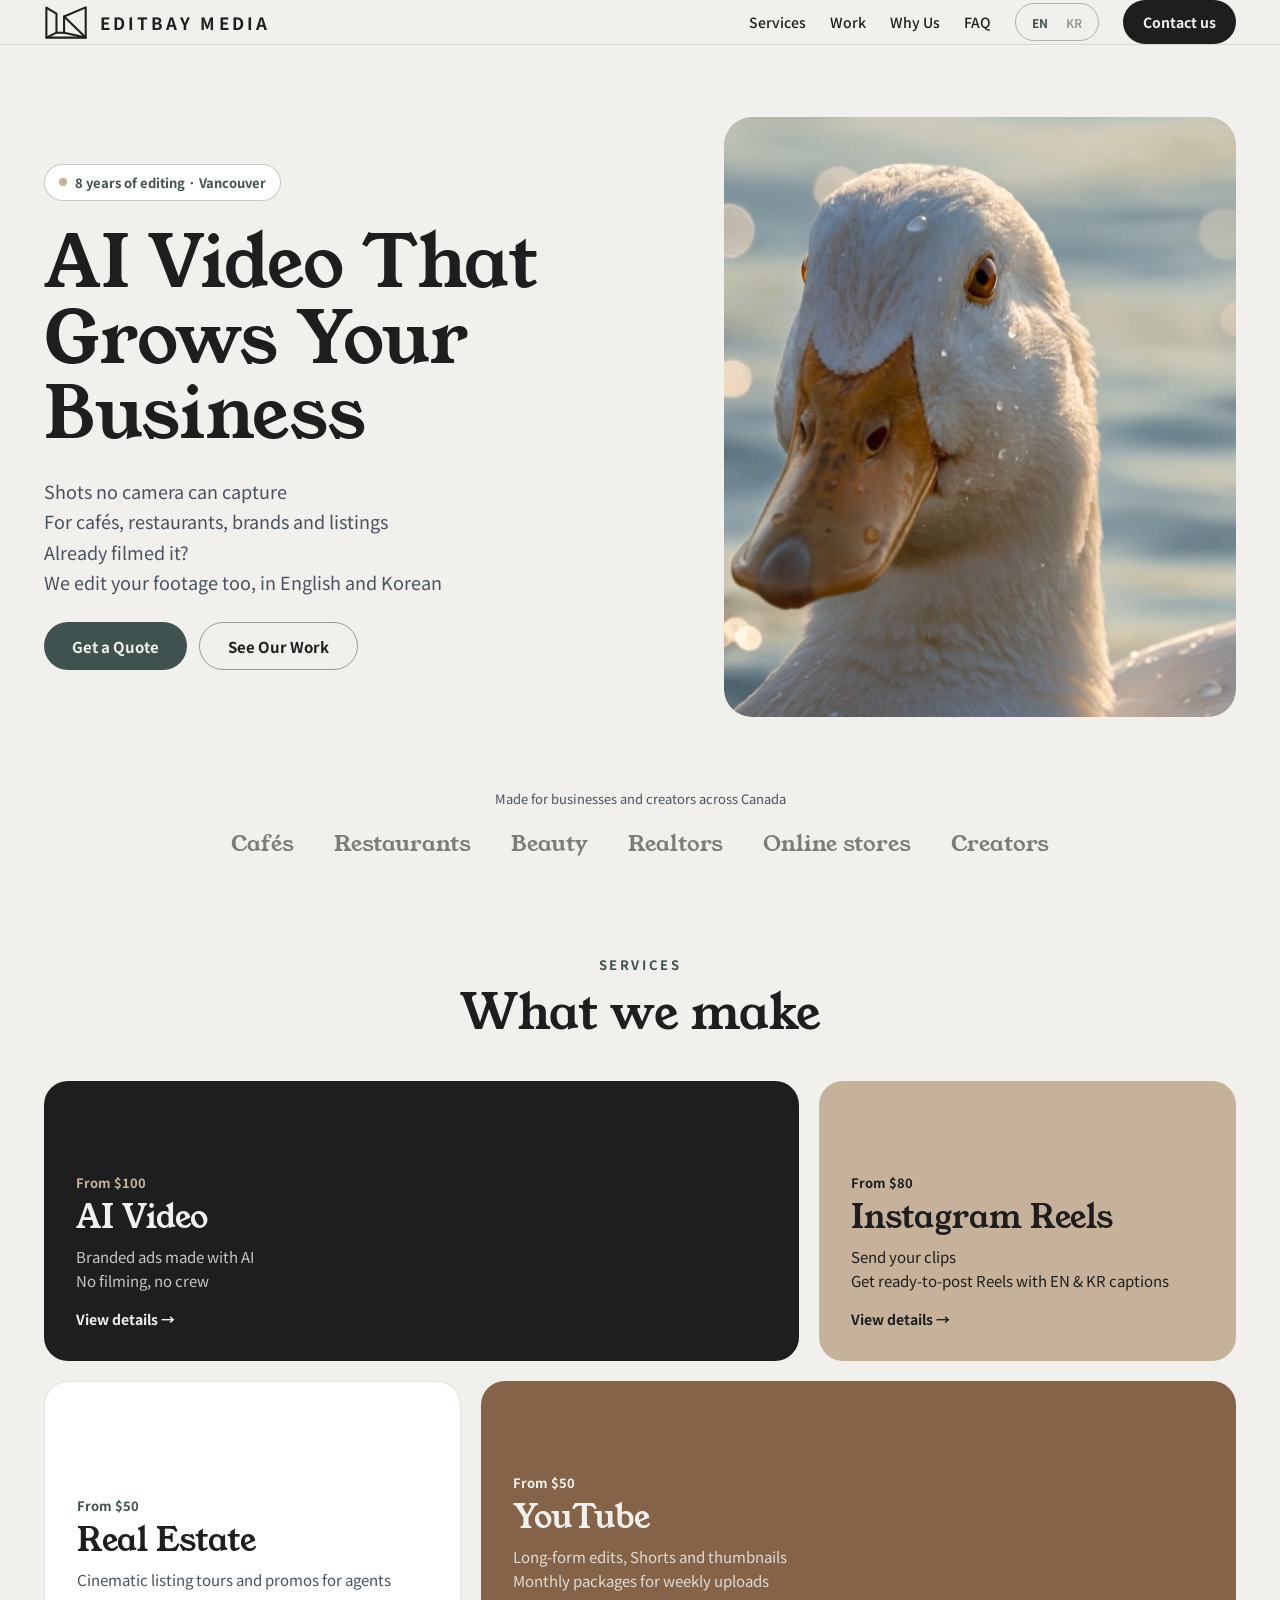
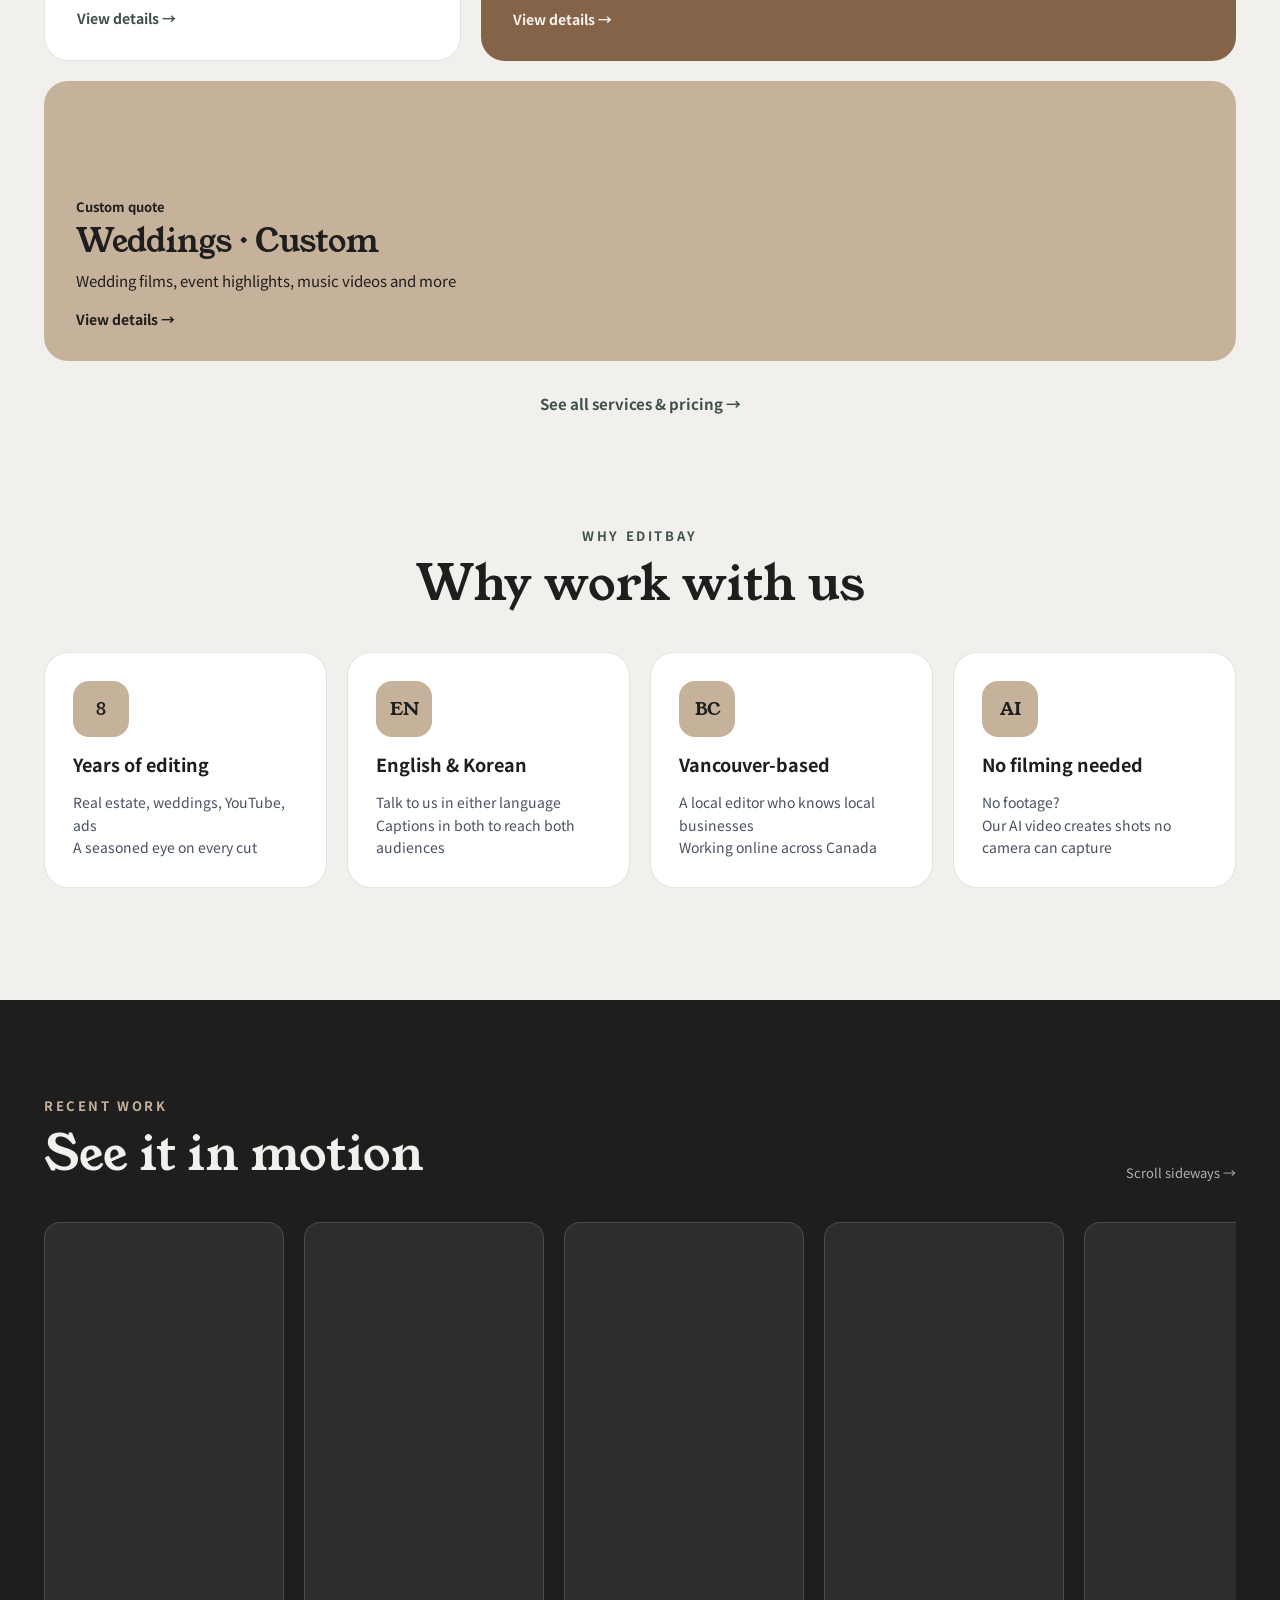
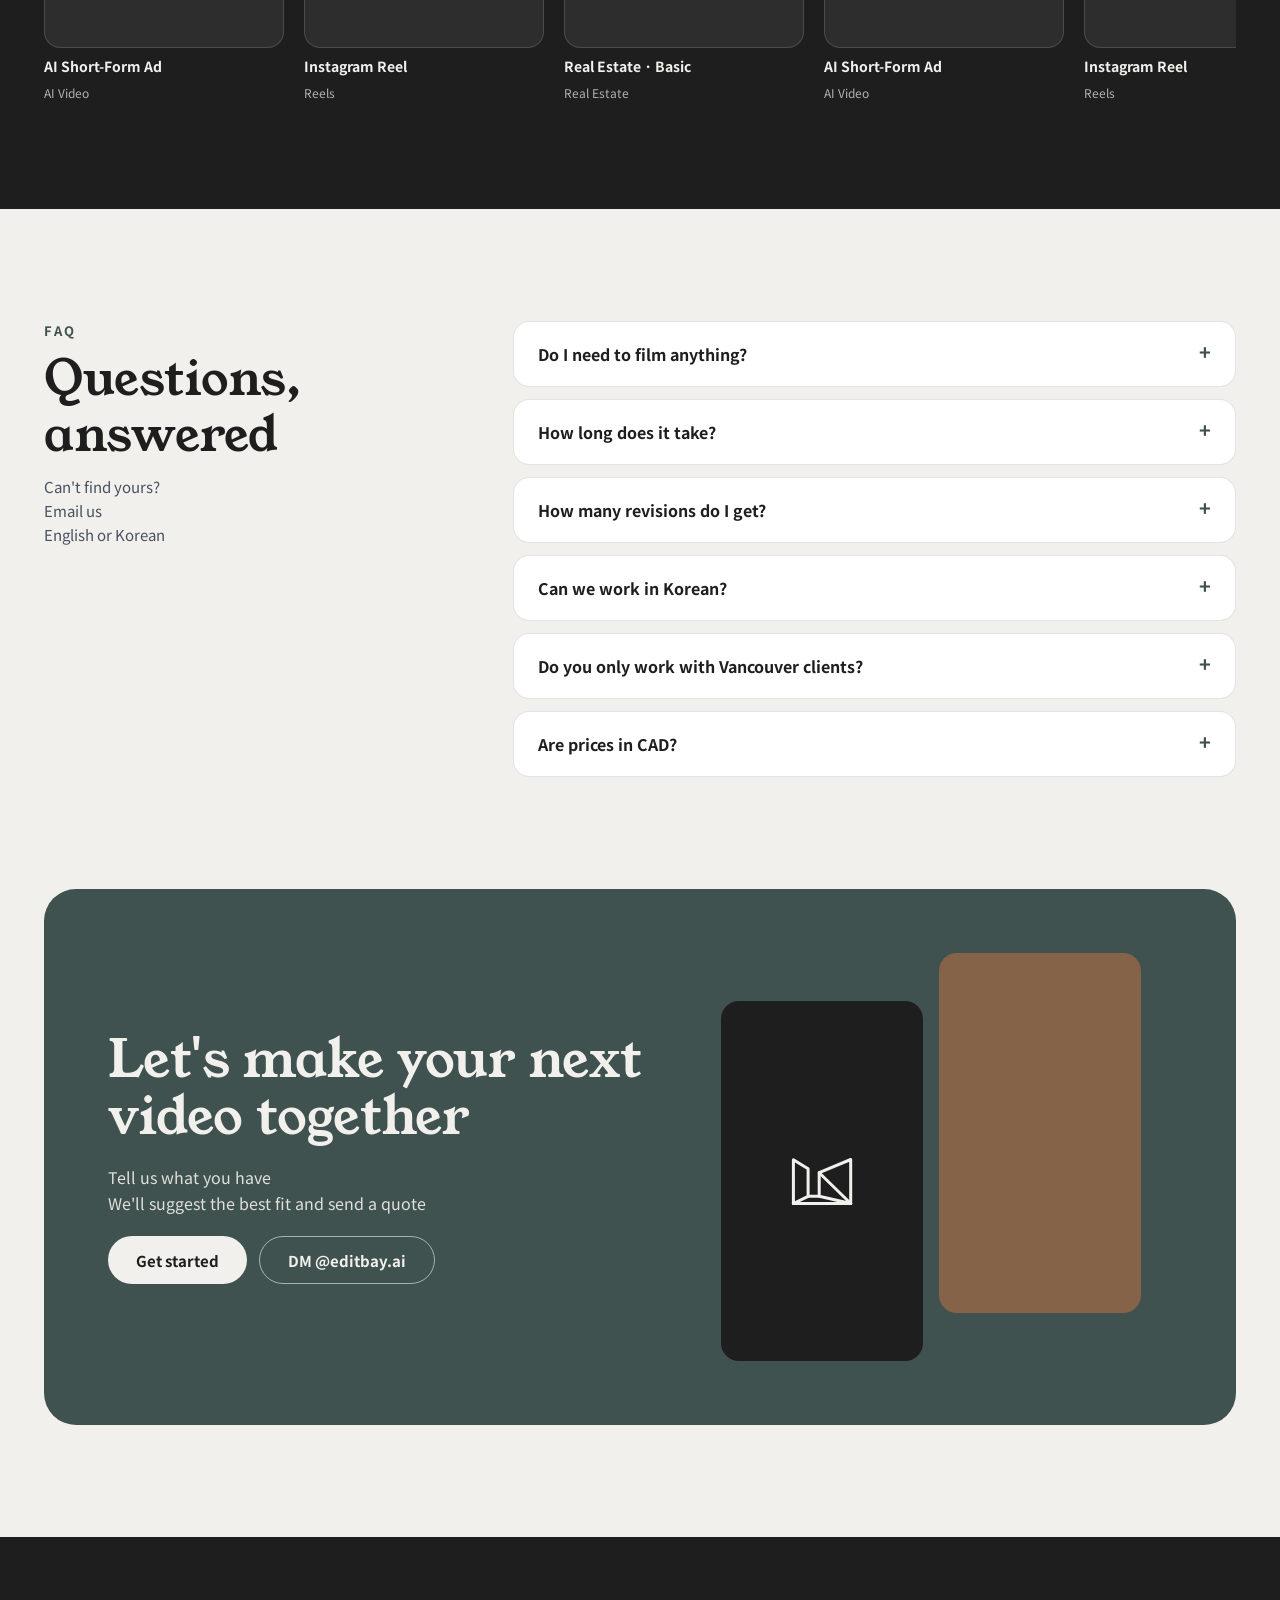
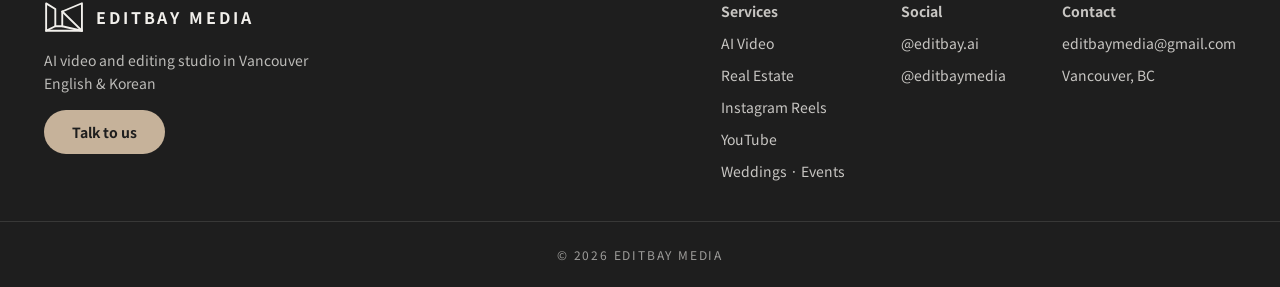
==== commit 23bef908: "Add files via upload" ====
--- a/index.html
+++ b/index.html
@@ -21,13 +21,13 @@
 <!-- NAV -->
 <header>
   <nav class="wrap">
-    <a href="index.html" class="logo" aria-label="EditBay Media home">
+    <a href="/" class="logo" aria-label="EditBay Media home">
       <svg width="44" height="35" viewBox="180 245 640 510" fill="none" stroke="#1E1E1E" stroke-width="30" stroke-linejoin="round" stroke-linecap="round" aria-hidden="true"><polygon points="214,282 361,372 361,648 214,720"/><polygon points="472,412 787,280 787,720 472,648"/><line x1="472" y1="412" x2="787" y2="720"/><line x1="361" y1="648" x2="472" y2="648"/><line x1="214" y1="720" x2="787" y2="720"/></svg>
       <span>EDITBAY MEDIA</span>
     </a>
     <div class="nav-right">
       <div class="nav-links">
-        <a href="services.html"><span class="en-content">Services</span><span class="ko-content">서비스</span></a>
+        <a href="/services"><span class="en-content">Services</span><span class="ko-content">서비스</span></a>
         <a href="#work"><span class="en-content">Work</span><span class="ko-content">작업물</span></a>
         <a href="#why"><span class="en-content">Why Us</span><span class="ko-content">에딧베이</span></a>
         <a href="#faq"><span class="en-content">FAQ</span><span class="ko-content">자주 묻는 질문</span></a>
@@ -36,7 +36,7 @@
         <button type="button" id="btn-en" class="active" onclick="changeLang('en')">EN</button>
         <button type="button" id="btn-ko" onclick="changeLang('ko')">KR</button>
       </div>
-      <a href="contact.html" class="btn btn-ink" style="min-height:44px;padding:0 20px;font-size:14px"><span class="en-content">Contact us</span><span class="ko-content">문의하기</span></a>
+      <a href="/contact" class="btn btn-ink" style="min-height:44px;padding:0 20px;font-size:14px"><span class="en-content">Contact us</span><span class="ko-content">문의하기</span></a>
     </div>
   </nav>
 </header>
@@ -51,7 +51,7 @@
       <span class="ko-content">카메라로는 담을 수 없는 장면을 AI로<br>카페, 레스토랑, 브랜드, 부동산 매물까지<br>이미 찍어둔 영상이 있다면 편집도 해드려요<br>한국어·영어 모두 가능합니다</span>
     </p>
     <div class="hero-btns">
-      <a href="contact.html" class="btn btn-teal"><span class="en-content">Get a Quote</span><span class="ko-content">견적 문의하기</span></a>
+      <a href="/contact" class="btn btn-teal"><span class="en-content">Get a Quote</span><span class="ko-content">견적 문의하기</span></a>
       <a href="#work" class="btn btn-line"><span class="en-content">See Our Work</span><span class="ko-content">작업물 보기</span></a>
     </div>
   </div>
@@ -84,13 +84,13 @@
   </div>
   <div class="bento">
     <div class="bento-row">
-    <a href="ai-video.html" class="tile big t-ink">
+    <a href="/ai-video" class="tile big t-ink">
       <span class="price"><span class="en-content">From $100</span><span class="ko-content">$100부터</span></span>
       <span class="name"><span class="en-content">AI Video</span><span class="ko-content">AI 영상 제작</span></span>
       <span class="desc"><span class="en-content">Branded ads made with AI<br>No filming, no crew</span><span class="ko-content">촬영 없이 AI로 만드는 브랜드 광고 영상</span></span>
       <span class="more"><span class="en-content">View details →</span><span class="ko-content">자세히 보기 →</span></span>
     </a>
-    <a href="instagramreels.html" class="tile small t-tan">
+    <a href="/instagramreels" class="tile small t-tan">
       <span class="price"><span class="en-content">From $80</span><span class="ko-content">$80부터</span></span>
       <span class="name"><span class="en-content">Instagram Reels</span><span class="ko-content">인스타그램 릴스</span></span>
       <span class="desc"><span class="en-content">Send your clips<br>Get ready-to-post Reels with EN &amp; KR captions</span><span class="ko-content">영상만 보내주세요<br>한국어·영어 자막까지 넣어 바로 올릴 수 있게</span></span>
@@ -98,13 +98,13 @@
     </a>
     </div>
     <div class="bento-row">
-    <a href="real-estate.html" class="tile small t-white">
+    <a href="/real-estate" class="tile small t-white">
       <span class="price"><span class="en-content">From $50</span><span class="ko-content">$50부터</span></span>
       <span class="name"><span class="en-content">Real Estate</span><span class="ko-content">부동산 영상</span></span>
       <span class="desc"><span class="en-content">Cinematic listing tours and promos for agents</span><span class="ko-content">매물 가치를 높이는 시네마틱 투어와 홍보 영상</span></span>
       <span class="more" style="color:var(--teal)"><span class="en-content">View details →</span><span class="ko-content">자세히 보기 →</span></span>
     </a>
-    <a href="youtube.html" class="tile big t-leather">
+    <a href="/youtube" class="tile big t-leather">
       <span class="price"><span class="en-content">From $50</span><span class="ko-content">$50부터</span></span>
       <span class="name"><span class="en-content">YouTube</span><span class="ko-content">유튜브</span></span>
       <span class="desc"><span class="en-content">Long-form edits, Shorts and thumbnails<br>Monthly packages for weekly uploads</span><span class="ko-content">유튜브 롱폼, 쇼츠, 썸네일까지<br>매주 업로드하는 채널을 위한 월간 패키지</span></span>
@@ -112,7 +112,7 @@
     </a>
     </div>
     <div class="bento-row">
-    <a href="custom.html" class="tile big t-tan" style="flex:1 1 100%;grid-column:1/-1">
+    <a href="/custom" class="tile big t-tan" style="flex:1 1 100%;grid-column:1/-1">
       <span class="price"><span class="en-content">Custom quote</span><span class="ko-content">맞춤 견적</span></span>
       <span class="name"><span class="en-content">Weddings · Custom</span><span class="ko-content">웨딩 · 커스텀</span></span>
       <span class="desc"><span class="en-content">Wedding films, event highlights, music videos and more</span><span class="ko-content">웨딩 영상, 이벤트 하이라이트, 뮤직비디오까지 맞춤 제작</span></span>
@@ -120,7 +120,7 @@
     </a>
     </div>
   </div>
-  <a href="services.html" class="all-link"><span class="en-content">See all services &amp; pricing →</span><span class="ko-content">전체 서비스와 가격 보기 →</span></a>
+  <a href="/services" class="all-link"><span class="en-content">See all services &amp; pricing →</span><span class="ko-content">전체 서비스와 가격 보기 →</span></a>
 </section>
 
 <!-- WHY US -->
@@ -177,10 +177,6 @@
         <strong>Real Estate · Basic</strong><small><span class="en-content">Real Estate</span><span class="ko-content">부동산</span></small>
       </div>
       <div class="reel">
-        <div class="frame"><iframe src="https://www.youtube.com/embed/KL9ByIMIQs4" title="Viral Shorts" loading="lazy" allow="autoplay; fullscreen; picture-in-picture" allowfullscreen></iframe></div>
-        <strong>Viral Shorts</strong><small><span class="en-content">YouTube Shorts</span><span class="ko-content">유튜브 쇼츠</span></small>
-      </div>
-      <div class="reel">
         <div class="frame"><iframe src="https://player.vimeo.com/video/1236483756?title=0&byline=0&portrait=0&badge=0&dnt=1" title="AI Short-Form Ad" loading="lazy" allow="autoplay; fullscreen; picture-in-picture" allowfullscreen></iframe></div>
         <strong>AI Short-Form Ad</strong><small><span class="en-content">AI Video</span><span class="ko-content">AI 영상</span></small>
       </div>
@@ -193,10 +189,6 @@
         <strong>Real Estate · Standard</strong><small><span class="en-content">Real Estate</span><span class="ko-content">부동산</span></small>
       </div>
       <div class="reel">
-        <div class="frame"><iframe src="https://www.youtube.com/embed/FK8JLth94WM" title="Viral Shorts" loading="lazy" allow="autoplay; fullscreen; picture-in-picture" allowfullscreen></iframe></div>
-        <strong>Viral Shorts</strong><small><span class="en-content">YouTube Shorts</span><span class="ko-content">유튜브 쇼츠</span></small>
-      </div>
-      <div class="reel">
         <div class="frame"><iframe src="https://player.vimeo.com/video/1236483755?title=0&byline=0&portrait=0&badge=0&dnt=1" title="AI Short-Form Ad" loading="lazy" allow="autoplay; fullscreen; picture-in-picture" allowfullscreen></iframe></div>
         <strong>AI Short-Form Ad</strong><small><span class="en-content">AI Video</span><span class="ko-content">AI 영상</span></small>
       </div>
@@ -209,16 +201,8 @@
         <strong>Real Estate · Standard</strong><small><span class="en-content">Real Estate</span><span class="ko-content">부동산</span></small>
       </div>
       <div class="reel">
-        <div class="frame"><iframe src="https://www.youtube.com/embed/Vx_IBkAMFWU" title="Viral Shorts" loading="lazy" allow="autoplay; fullscreen; picture-in-picture" allowfullscreen></iframe></div>
-        <strong>Viral Shorts</strong><small><span class="en-content">YouTube Shorts</span><span class="ko-content">유튜브 쇼츠</span></small>
-      </div>
-      <div class="reel">
         <div class="frame"><iframe src="https://player.vimeo.com/video/1236487902?title=0&byline=0&portrait=0&badge=0&dnt=1" title="Instagram Reel" loading="lazy" allow="autoplay; fullscreen; picture-in-picture" allowfullscreen></iframe></div>
         <strong>Instagram Reel</strong><small><span class="en-content">Reels</span><span class="ko-content">릴스</span></small>
-      </div>
-      <div class="reel">
-        <div class="frame"><iframe src="https://www.youtube.com/embed/F53hSCu1sII" title="Viral Shorts" loading="lazy" allow="autoplay; fullscreen; picture-in-picture" allowfullscreen></iframe></div>
-        <strong>Viral Shorts</strong><small><span class="en-content">YouTube Shorts</span><span class="ko-content">유튜브 쇼츠</span></small>
       </div>
     </div>
   </div>
@@ -291,11 +275,11 @@
     <div class="foot-cols">
       <div class="foot-col">
         <b><span class="en-content">Services</span><span class="ko-content">서비스</span></b>
-        <a href="ai-video.html"><span class="en-content">AI Video</span><span class="ko-content">AI 영상</span></a>
-        <a href="real-estate.html"><span class="en-content">Real Estate</span><span class="ko-content">부동산</span></a>
-        <a href="instagramreels.html"><span class="en-content">Instagram Reels</span><span class="ko-content">인스타그램 릴스</span></a>
-        <a href="youtube.html"><span class="en-content">YouTube</span><span class="ko-content">유튜브</span></a>
-        <a href="custom.html"><span class="en-content">Weddings · Events</span><span class="ko-content">웨딩 · 이벤트</span></a>
+        <a href="/ai-video"><span class="en-content">AI Video</span><span class="ko-content">AI 영상</span></a>
+        <a href="/real-estate"><span class="en-content">Real Estate</span><span class="ko-content">부동산</span></a>
+        <a href="/instagramreels"><span class="en-content">Instagram Reels</span><span class="ko-content">인스타그램 릴스</span></a>
+        <a href="/youtube"><span class="en-content">YouTube</span><span class="ko-content">유튜브</span></a>
+        <a href="/custom"><span class="en-content">Weddings · Events</span><span class="ko-content">웨딩 · 이벤트</span></a>
       </div>
       <div class="foot-col">
         <b><span class="en-content">Social</span><span class="ko-content">소셜</span></b>
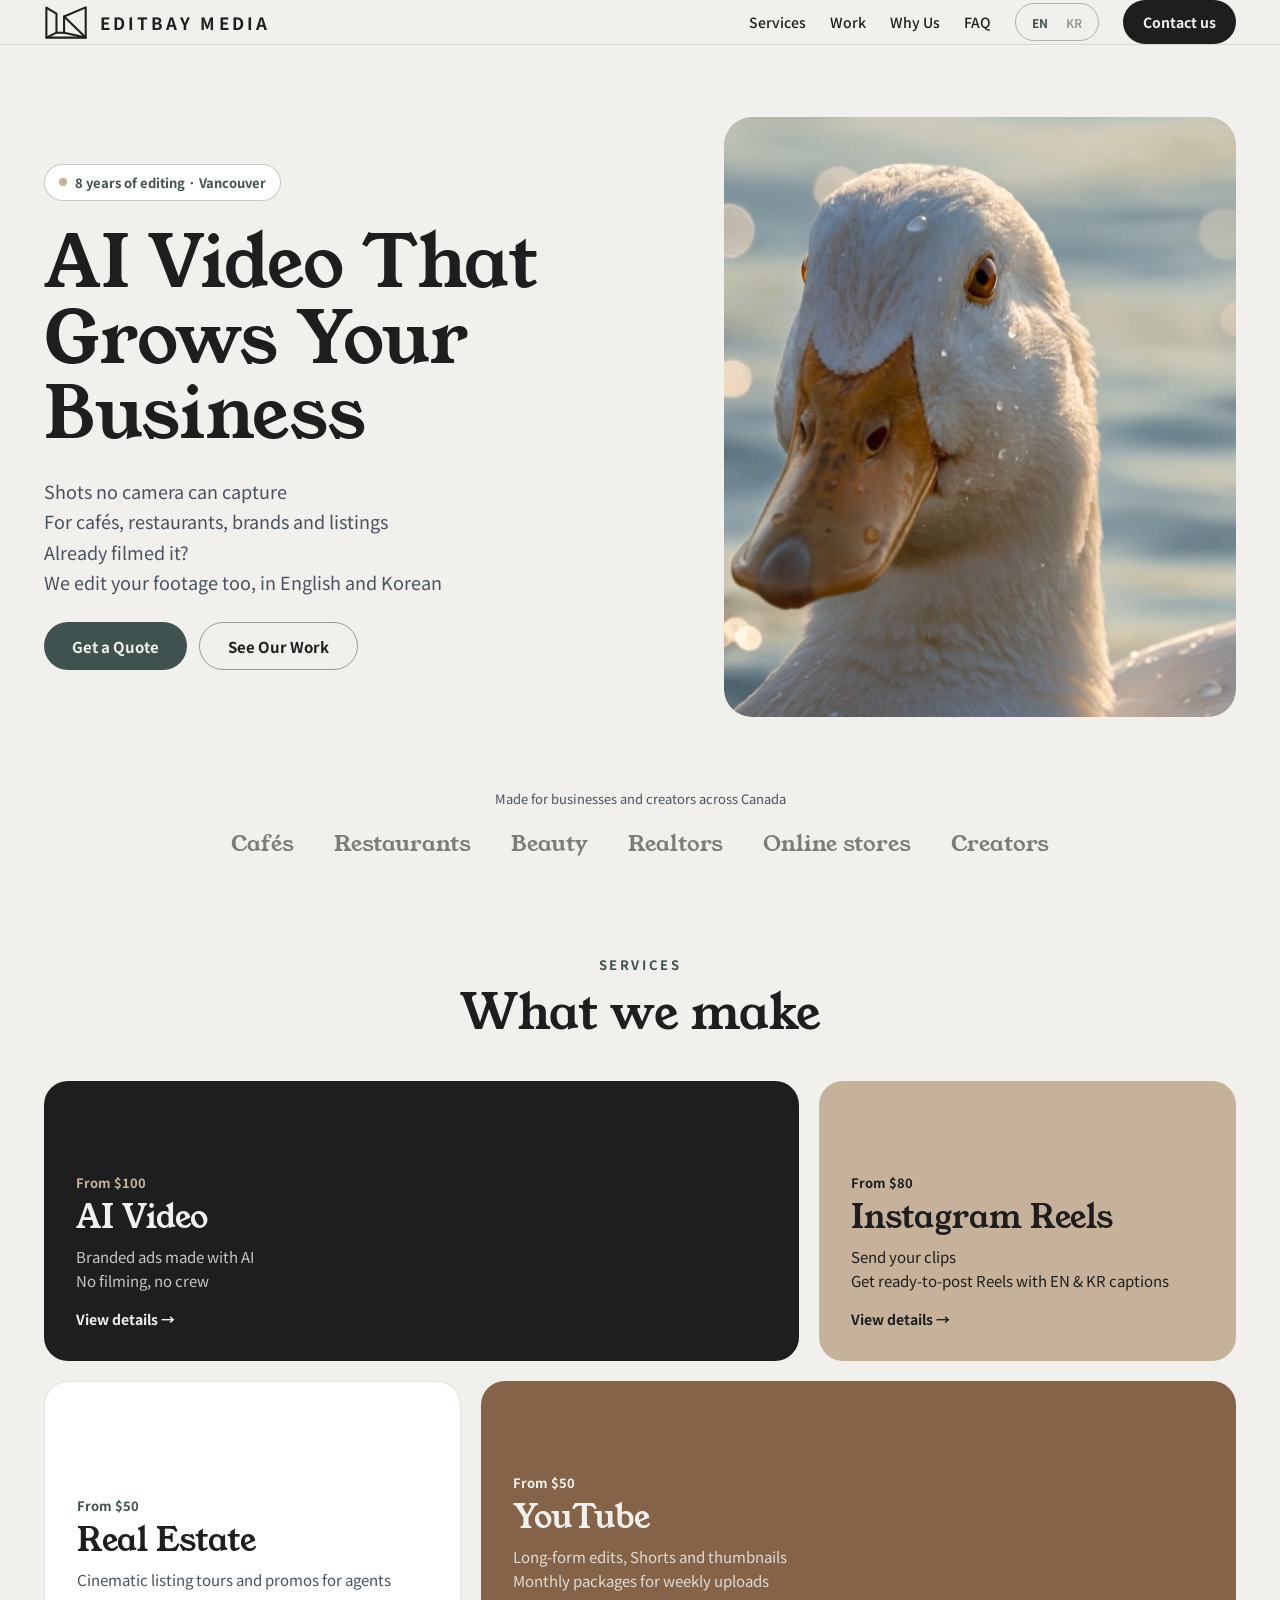
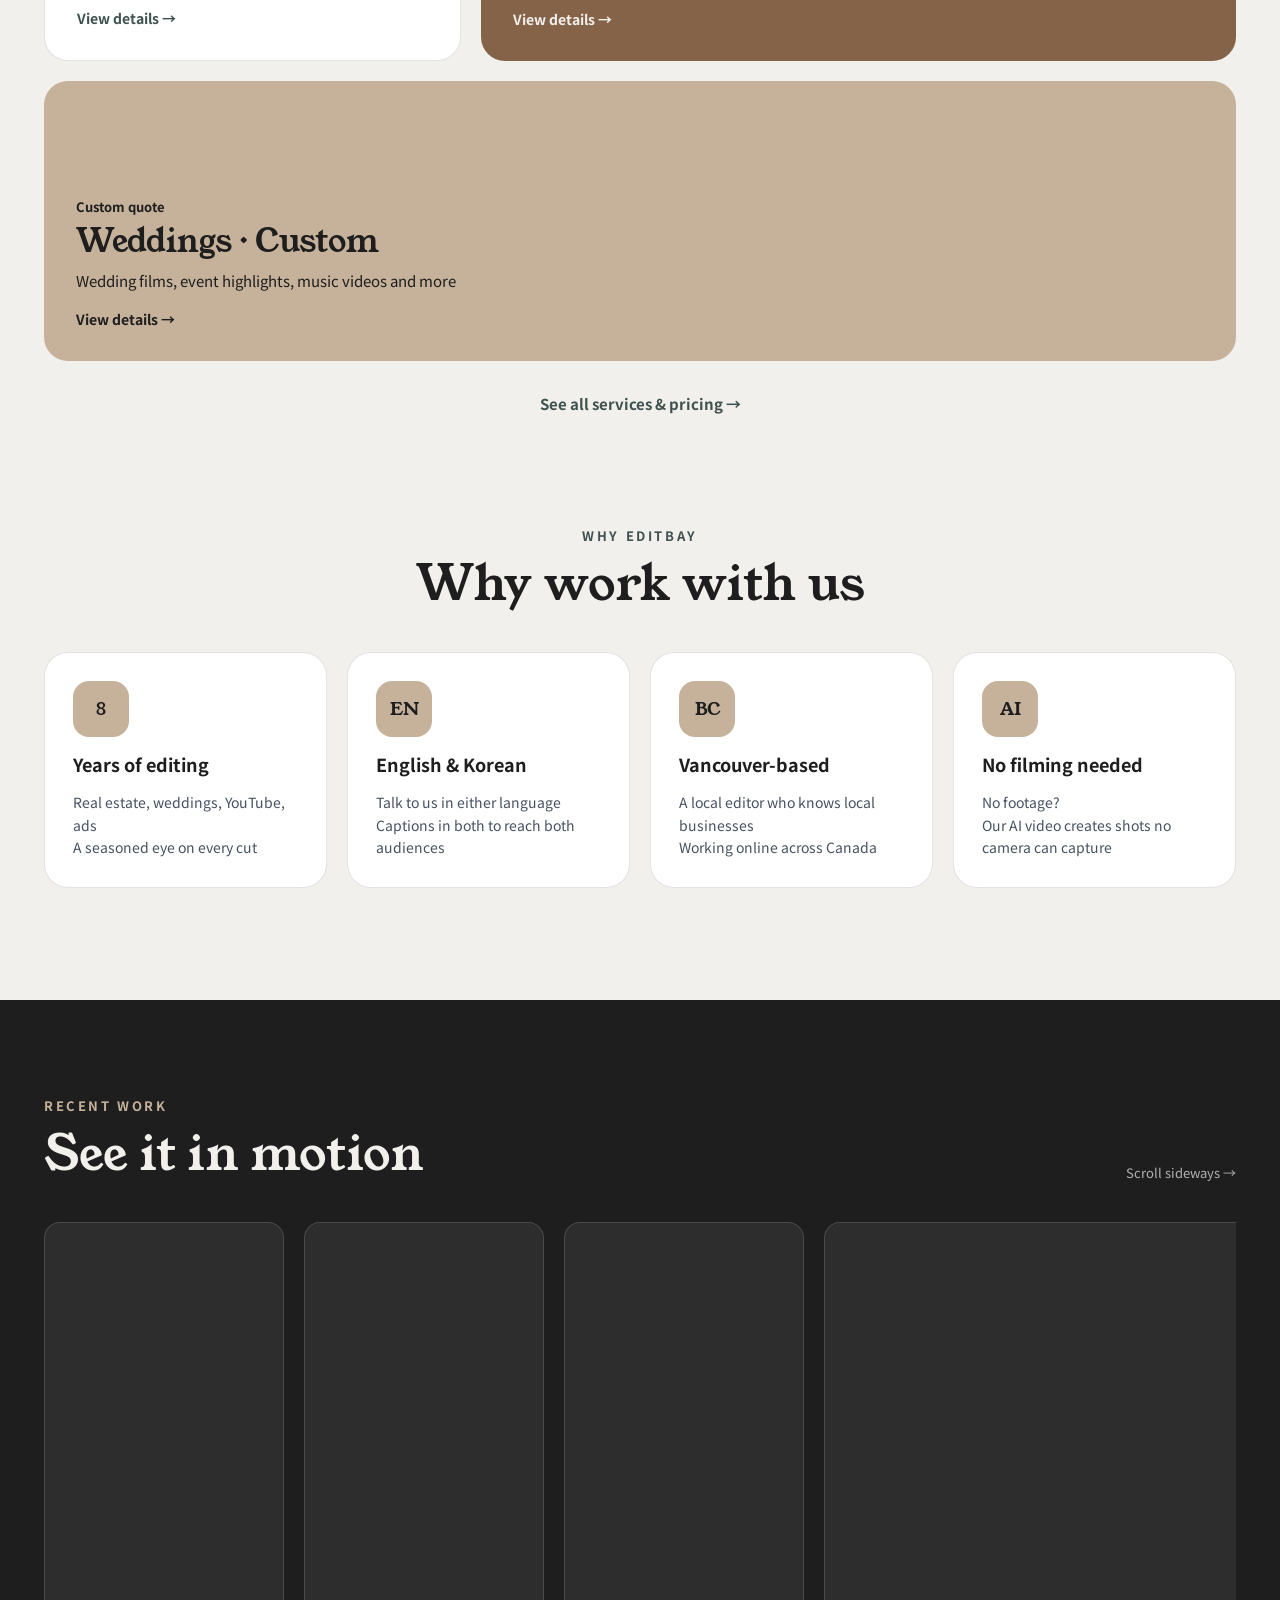
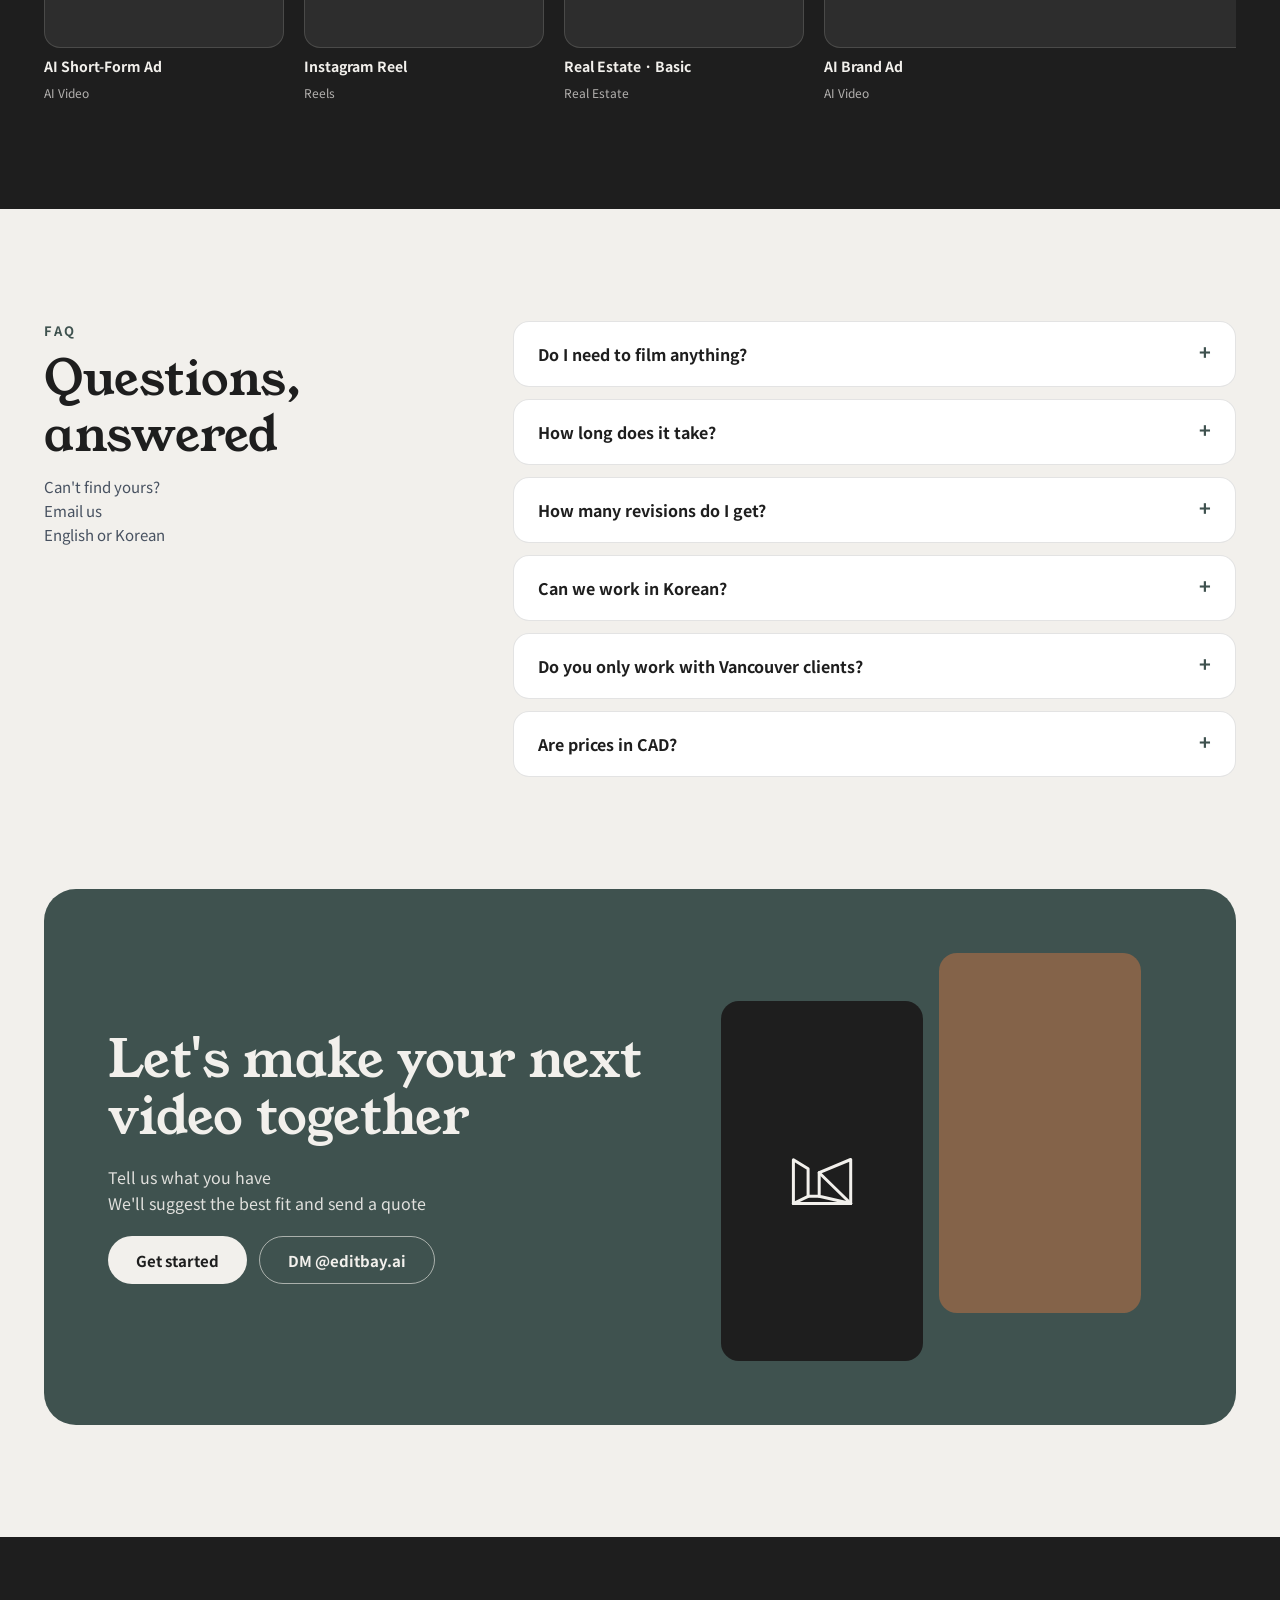
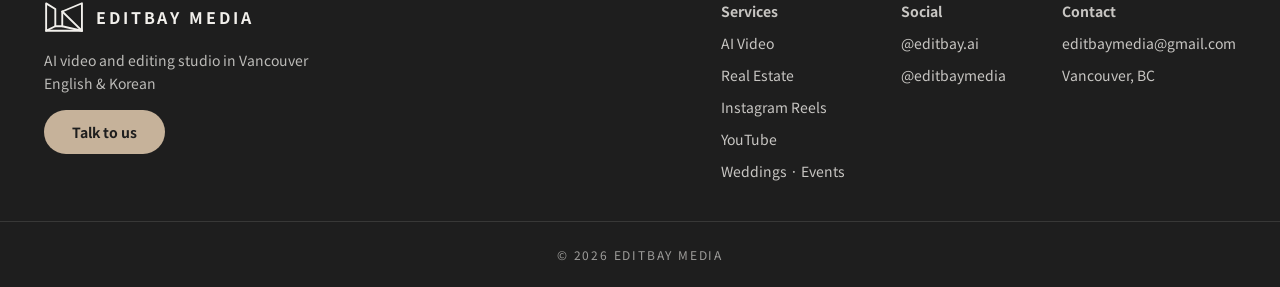
==== commit 5d6050f6: "Add files via upload" ====
--- a/index.html
+++ b/index.html
@@ -15,6 +15,11 @@
 <link rel="icon" type="image/png" sizes="16x16" href="favicon-16.png">
 <link rel="apple-touch-icon" href="apple-touch-icon.png">
 <link rel="stylesheet" href="style.css">
+<style>
+/* 가로(16:9) 영상: 세로 영상과 같은 높이 */
+.reel.wide{flex:0 0 758px;max-width:85vw}
+.reel.wide .frame{aspect-ratio:16/9}
+</style>
 </head>
 <body>
 
@@ -176,6 +181,10 @@
         <div class="frame"><iframe src="https://player.vimeo.com/video/1236479160?title=0&byline=0&portrait=0&badge=0&dnt=1" title="Real Estate · Basic" loading="lazy" allow="autoplay; fullscreen; picture-in-picture" allowfullscreen></iframe></div>
         <strong>Real Estate · Basic</strong><small><span class="en-content">Real Estate</span><span class="ko-content">부동산</span></small>
       </div>
+      <div class="reel wide">
+        <div class="frame"><iframe src="https://player.vimeo.com/video/1236483646?title=0&byline=0&portrait=0&badge=0&dnt=1" title="AI Brand Ad" loading="lazy" allow="autoplay; fullscreen; picture-in-picture" allowfullscreen></iframe></div>
+        <strong>AI Brand Ad</strong><small><span class="en-content">AI Video</span><span class="ko-content">AI 영상</span></small>
+      </div>
       <div class="reel">
         <div class="frame"><iframe src="https://player.vimeo.com/video/1236483756?title=0&byline=0&portrait=0&badge=0&dnt=1" title="AI Short-Form Ad" loading="lazy" allow="autoplay; fullscreen; picture-in-picture" allowfullscreen></iframe></div>
         <strong>AI Short-Form Ad</strong><small><span class="en-content">AI Video</span><span class="ko-content">AI 영상</span></small>
@@ -188,6 +197,10 @@
         <div class="frame"><iframe src="https://player.vimeo.com/video/1236479293?title=0&byline=0&portrait=0&badge=0&dnt=1" title="Real Estate · Standard" loading="lazy" allow="autoplay; fullscreen; picture-in-picture" allowfullscreen></iframe></div>
         <strong>Real Estate · Standard</strong><small><span class="en-content">Real Estate</span><span class="ko-content">부동산</span></small>
       </div>
+      <div class="reel wide">
+        <div class="frame"><iframe src="https://player.vimeo.com/video/1236477081?title=0&byline=0&portrait=0&badge=0&dnt=1" title="Property Tour" loading="lazy" allow="autoplay; fullscreen; picture-in-picture" allowfullscreen></iframe></div>
+        <strong>Property Tour</strong><small><span class="en-content">Real Estate</span><span class="ko-content">부동산</span></small>
+      </div>
       <div class="reel">
         <div class="frame"><iframe src="https://player.vimeo.com/video/1236483755?title=0&byline=0&portrait=0&badge=0&dnt=1" title="AI Short-Form Ad" loading="lazy" allow="autoplay; fullscreen; picture-in-picture" allowfullscreen></iframe></div>
         <strong>AI Short-Form Ad</strong><small><span class="en-content">AI Video</span><span class="ko-content">AI 영상</span></small>
@@ -196,6 +209,10 @@
         <div class="frame"><iframe src="https://player.vimeo.com/video/1236487900?title=0&byline=0&portrait=0&badge=0&dnt=1" title="Instagram Reel" loading="lazy" allow="autoplay; fullscreen; picture-in-picture" allowfullscreen></iframe></div>
         <strong>Instagram Reel</strong><small><span class="en-content">Reels</span><span class="ko-content">릴스</span></small>
       </div>
+      <div class="reel wide">
+        <div class="frame"><iframe src="https://www.youtube.com/embed/Q3PCwfny75s" title="YouTube Long-Form" loading="lazy" allow="autoplay; fullscreen; picture-in-picture" allowfullscreen></iframe></div>
+        <strong>YouTube Long-Form</strong><small><span class="en-content">YouTube</span><span class="ko-content">유튜브</span></small>
+      </div>
       <div class="reel">
         <div class="frame"><iframe src="https://player.vimeo.com/video/1236479351?title=0&byline=0&portrait=0&badge=0&dnt=1" title="Real Estate · Standard" loading="lazy" allow="autoplay; fullscreen; picture-in-picture" allowfullscreen></iframe></div>
         <strong>Real Estate · Standard</strong><small><span class="en-content">Real Estate</span><span class="ko-content">부동산</span></small>
@@ -203,6 +220,10 @@
       <div class="reel">
         <div class="frame"><iframe src="https://player.vimeo.com/video/1236487902?title=0&byline=0&portrait=0&badge=0&dnt=1" title="Instagram Reel" loading="lazy" allow="autoplay; fullscreen; picture-in-picture" allowfullscreen></iframe></div>
         <strong>Instagram Reel</strong><small><span class="en-content">Reels</span><span class="ko-content">릴스</span></small>
+      </div>
+      <div class="reel wide">
+        <div class="frame"><iframe src="https://player.vimeo.com/video/1246961503?title=0&byline=0&portrait=0&badge=0&dnt=1" title="Motion Graphic" loading="lazy" allow="autoplay; fullscreen; picture-in-picture" allowfullscreen></iframe></div>
+        <strong>Motion Graphic</strong><small><span class="en-content">Motion graphic</span><span class="ko-content">모션그래픽</span></small>
       </div>
     </div>
   </div>
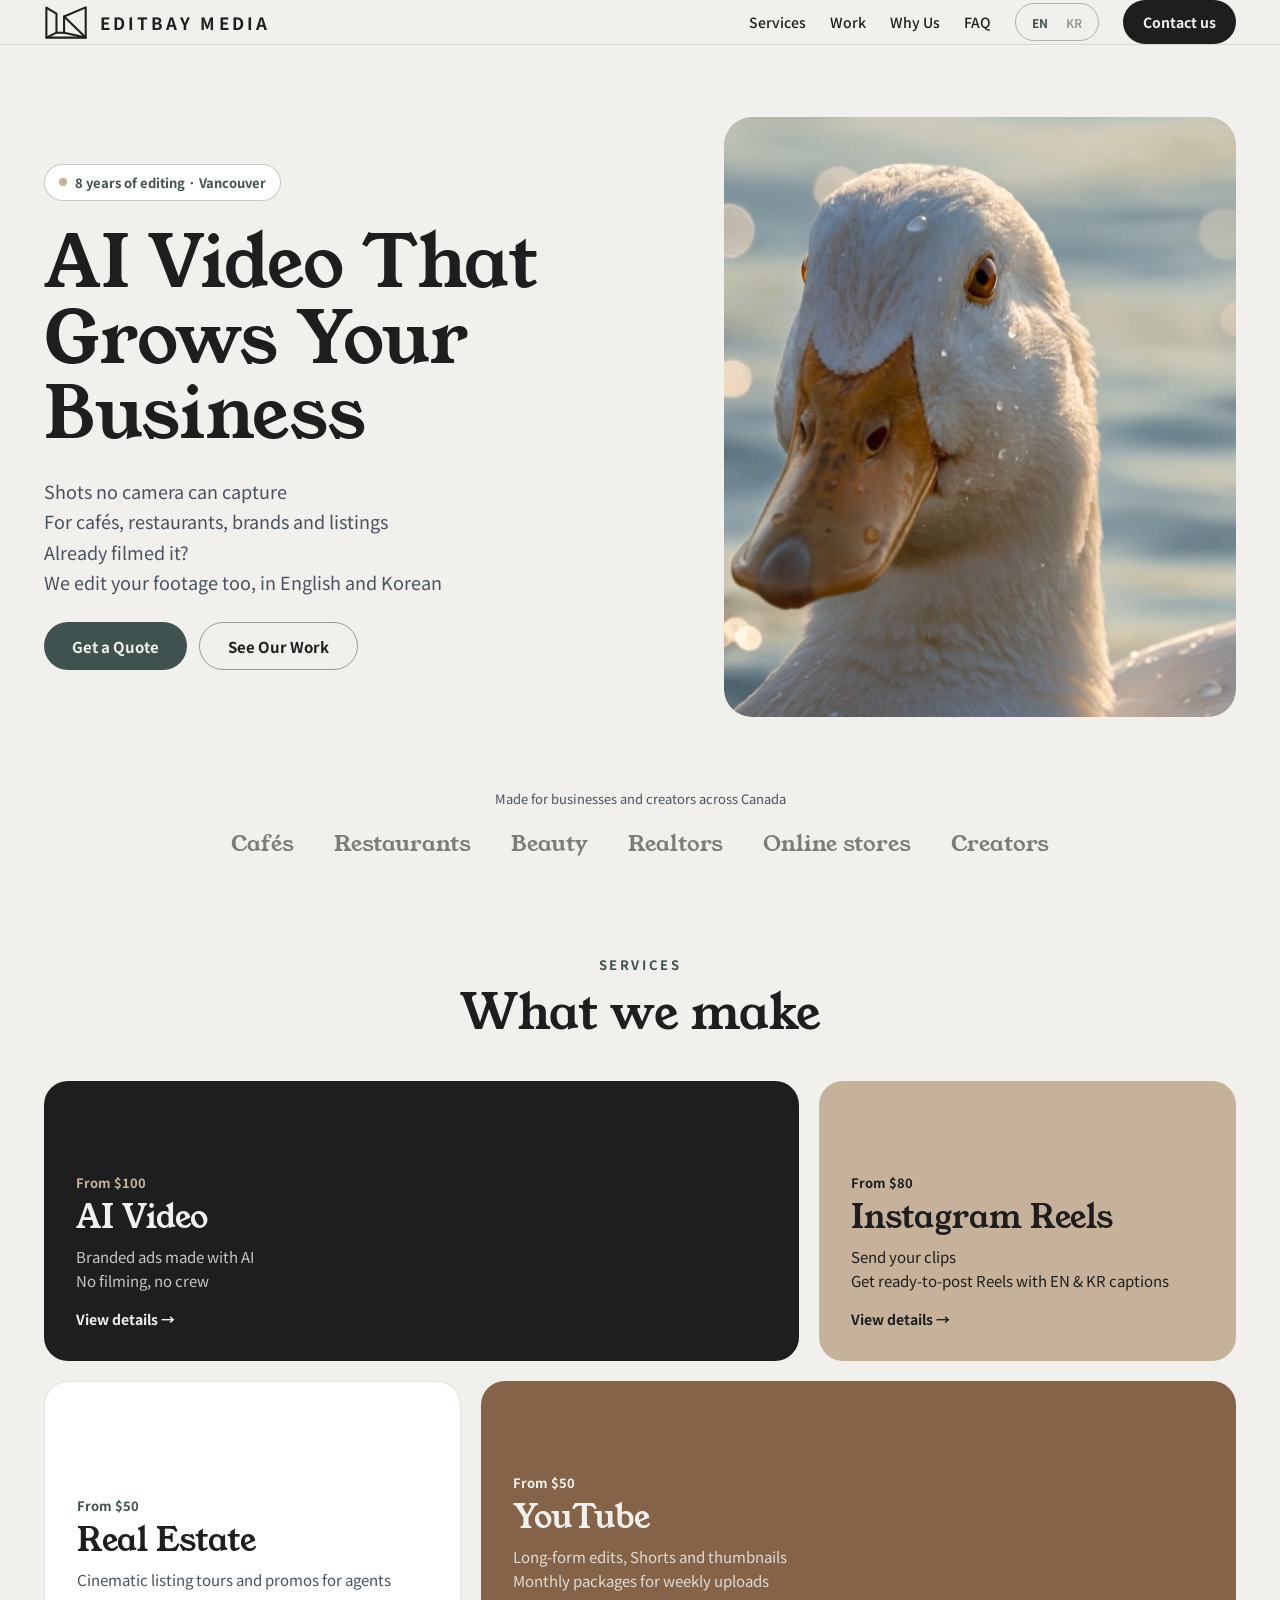
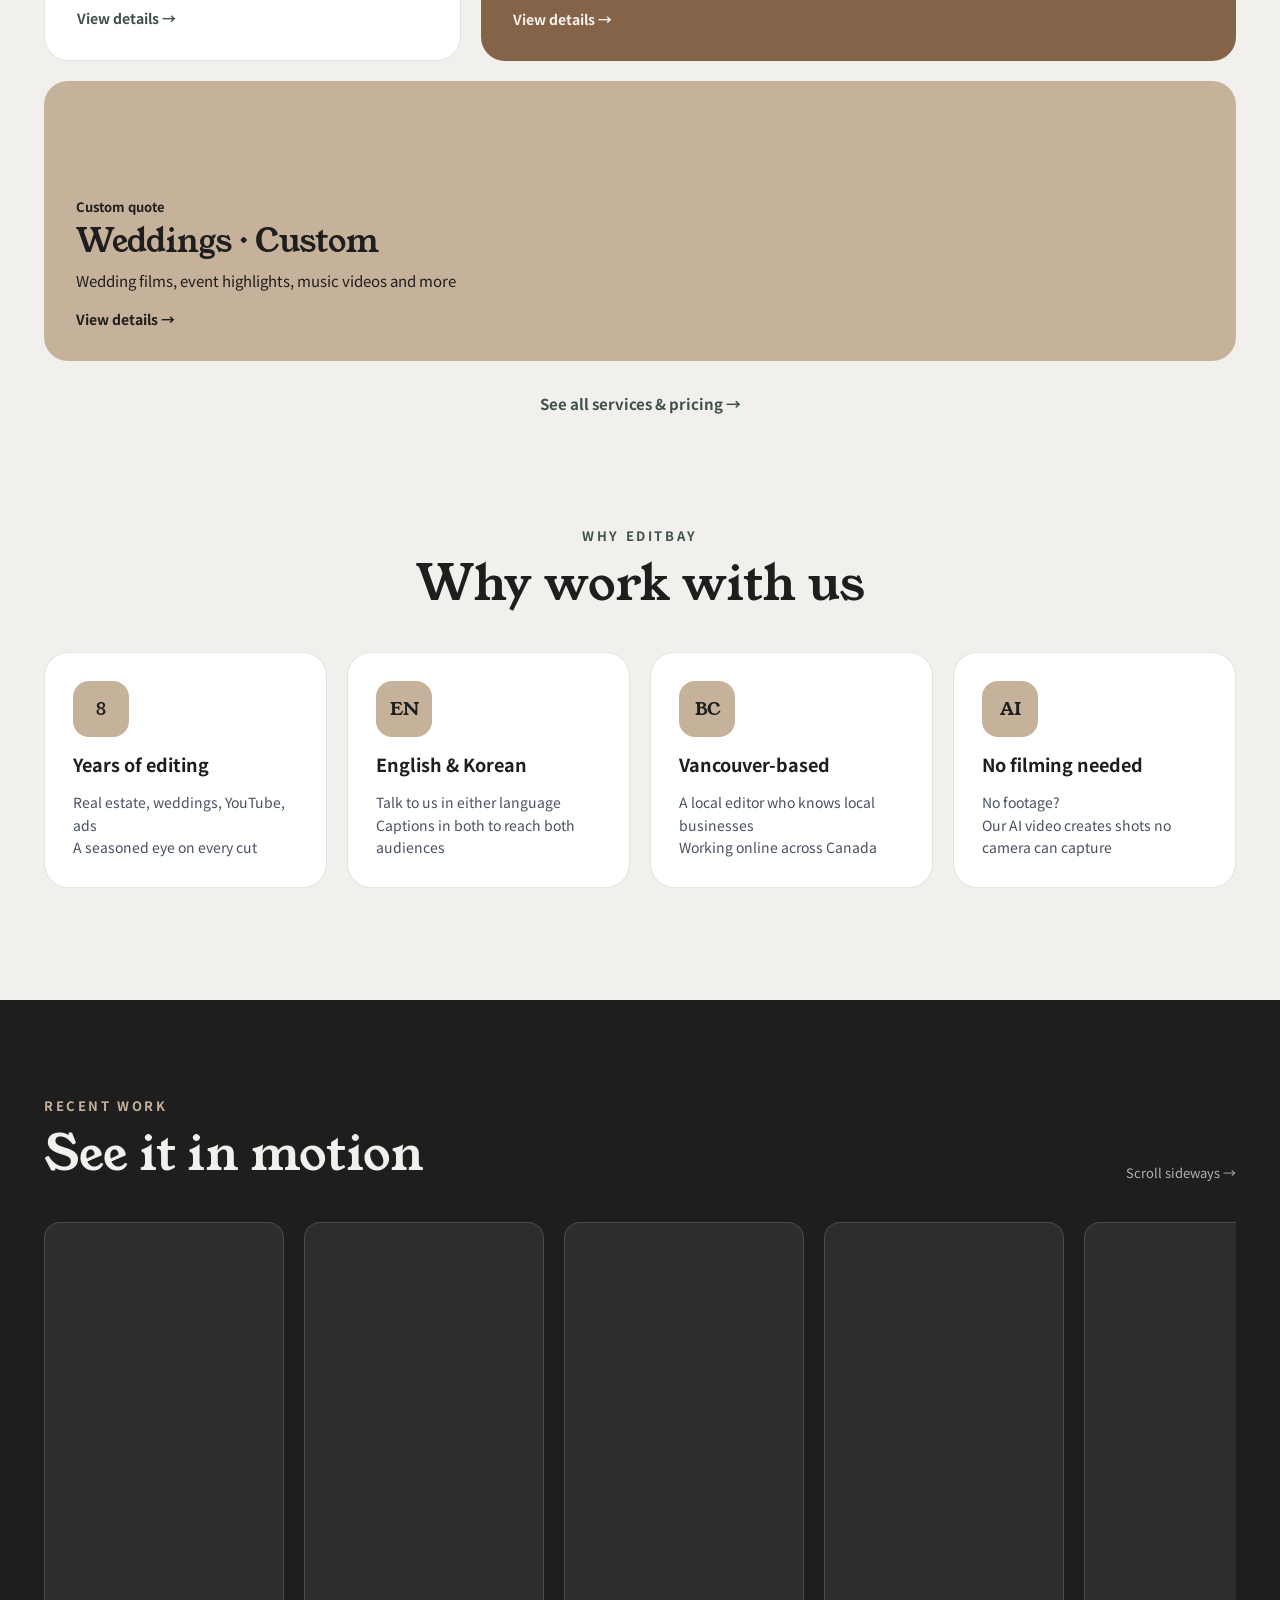
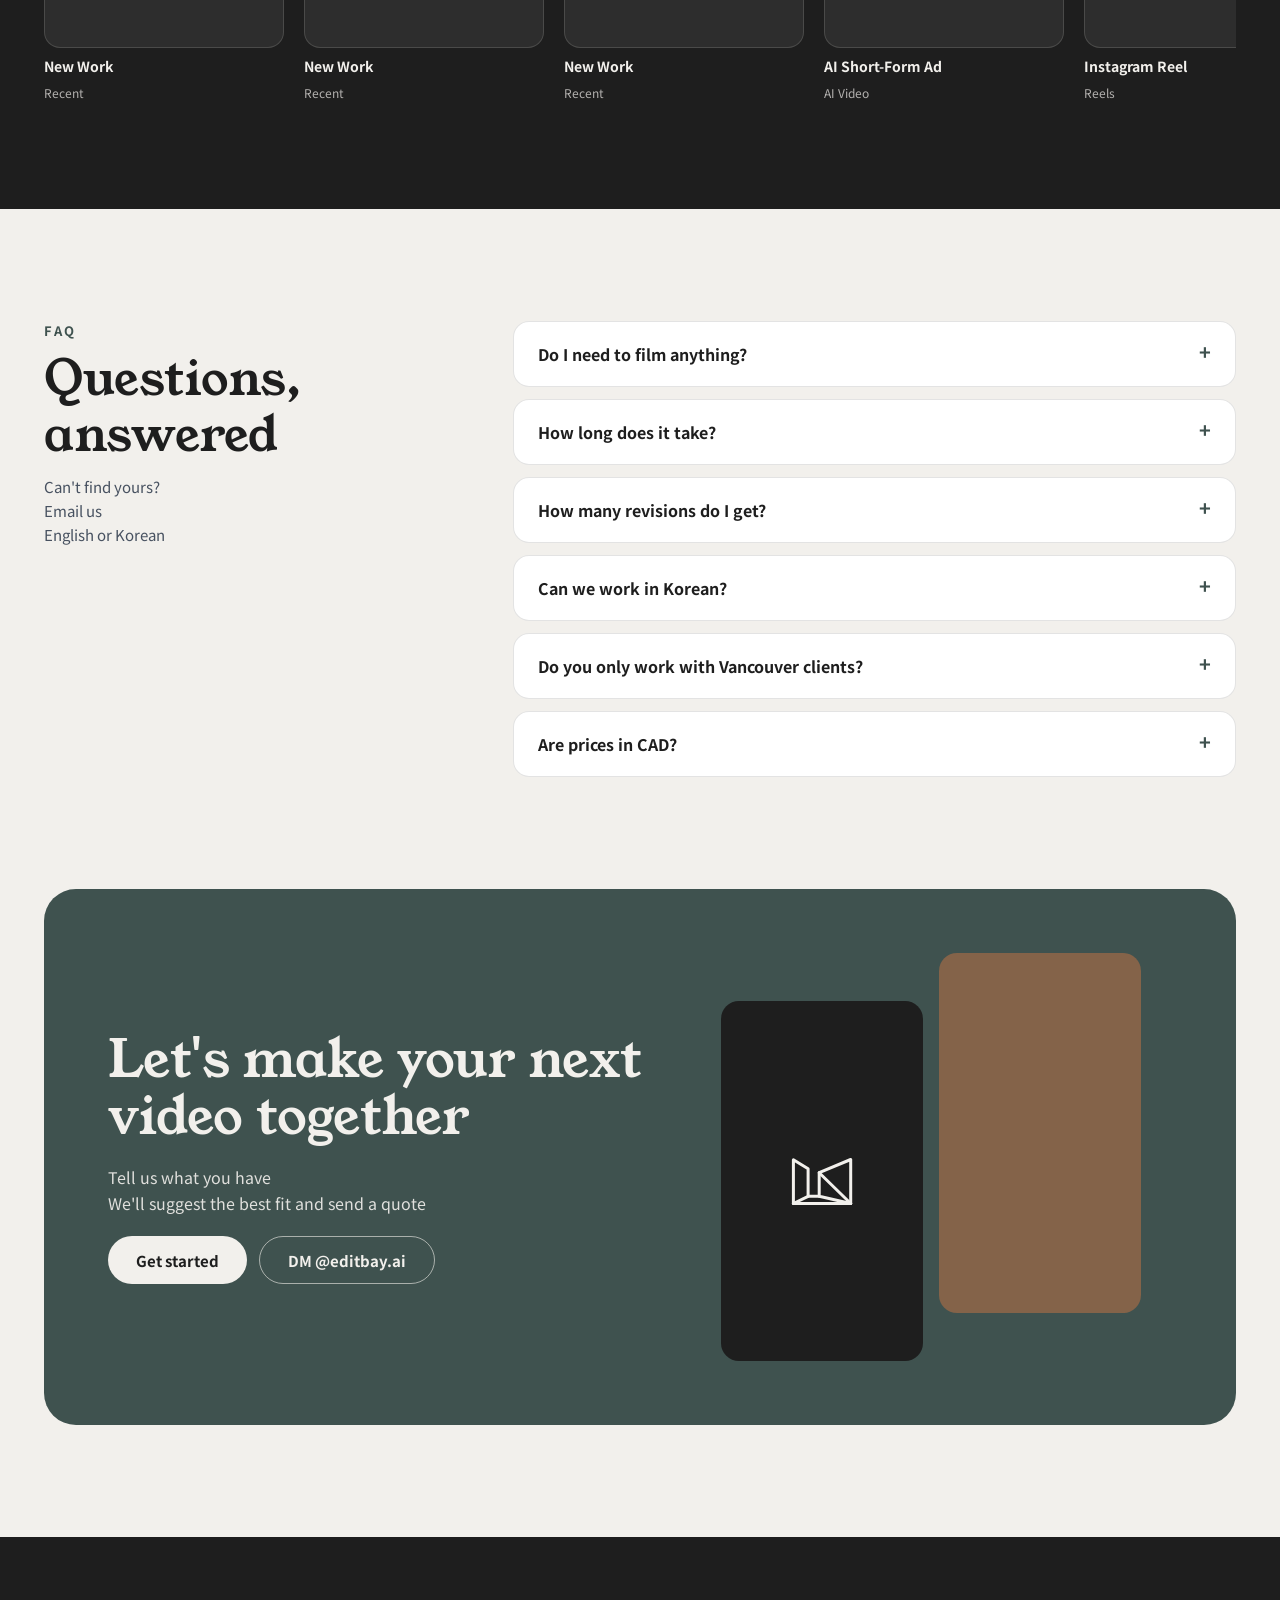
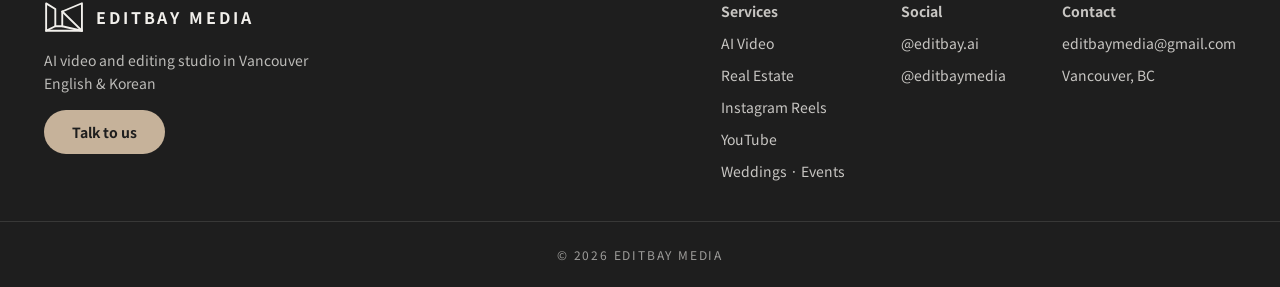
==== commit 88dd9a05: "Add files via upload" ====
--- a/index.html
+++ b/index.html
@@ -170,6 +170,18 @@
     </div>
     <div class="reel-row">
       <div class="reel">
+        <div class="frame"><iframe src="https://player.vimeo.com/video/1246924412?title=0&byline=0&portrait=0&badge=0&dnt=1" title="New Work" loading="lazy" allow="autoplay; fullscreen; picture-in-picture" allowfullscreen></iframe></div>
+        <strong>New Work</strong><small><span class="en-content">Recent</span><span class="ko-content">최근 작업</span></small>
+      </div>
+      <div class="reel">
+        <div class="frame"><iframe src="https://player.vimeo.com/video/1246957050?title=0&byline=0&portrait=0&badge=0&dnt=1" title="New Work" loading="lazy" allow="autoplay; fullscreen; picture-in-picture" allowfullscreen></iframe></div>
+        <strong>New Work</strong><small><span class="en-content">Recent</span><span class="ko-content">최근 작업</span></small>
+      </div>
+      <div class="reel">
+        <div class="frame"><iframe src="https://player.vimeo.com/video/1246945990?title=0&byline=0&portrait=0&badge=0&dnt=1" title="New Work" loading="lazy" allow="autoplay; fullscreen; picture-in-picture" allowfullscreen></iframe></div>
+        <strong>New Work</strong><small><span class="en-content">Recent</span><span class="ko-content">최근 작업</span></small>
+      </div>
+      <div class="reel">
         <div class="frame"><iframe src="https://player.vimeo.com/video/1236483757?title=0&byline=0&portrait=0&badge=0&dnt=1" title="AI Short-Form Ad" loading="lazy" allow="autoplay; fullscreen; picture-in-picture" allowfullscreen></iframe></div>
         <strong>AI Short-Form Ad</strong><small><span class="en-content">AI Video</span><span class="ko-content">AI 영상</span></small>
       </div>
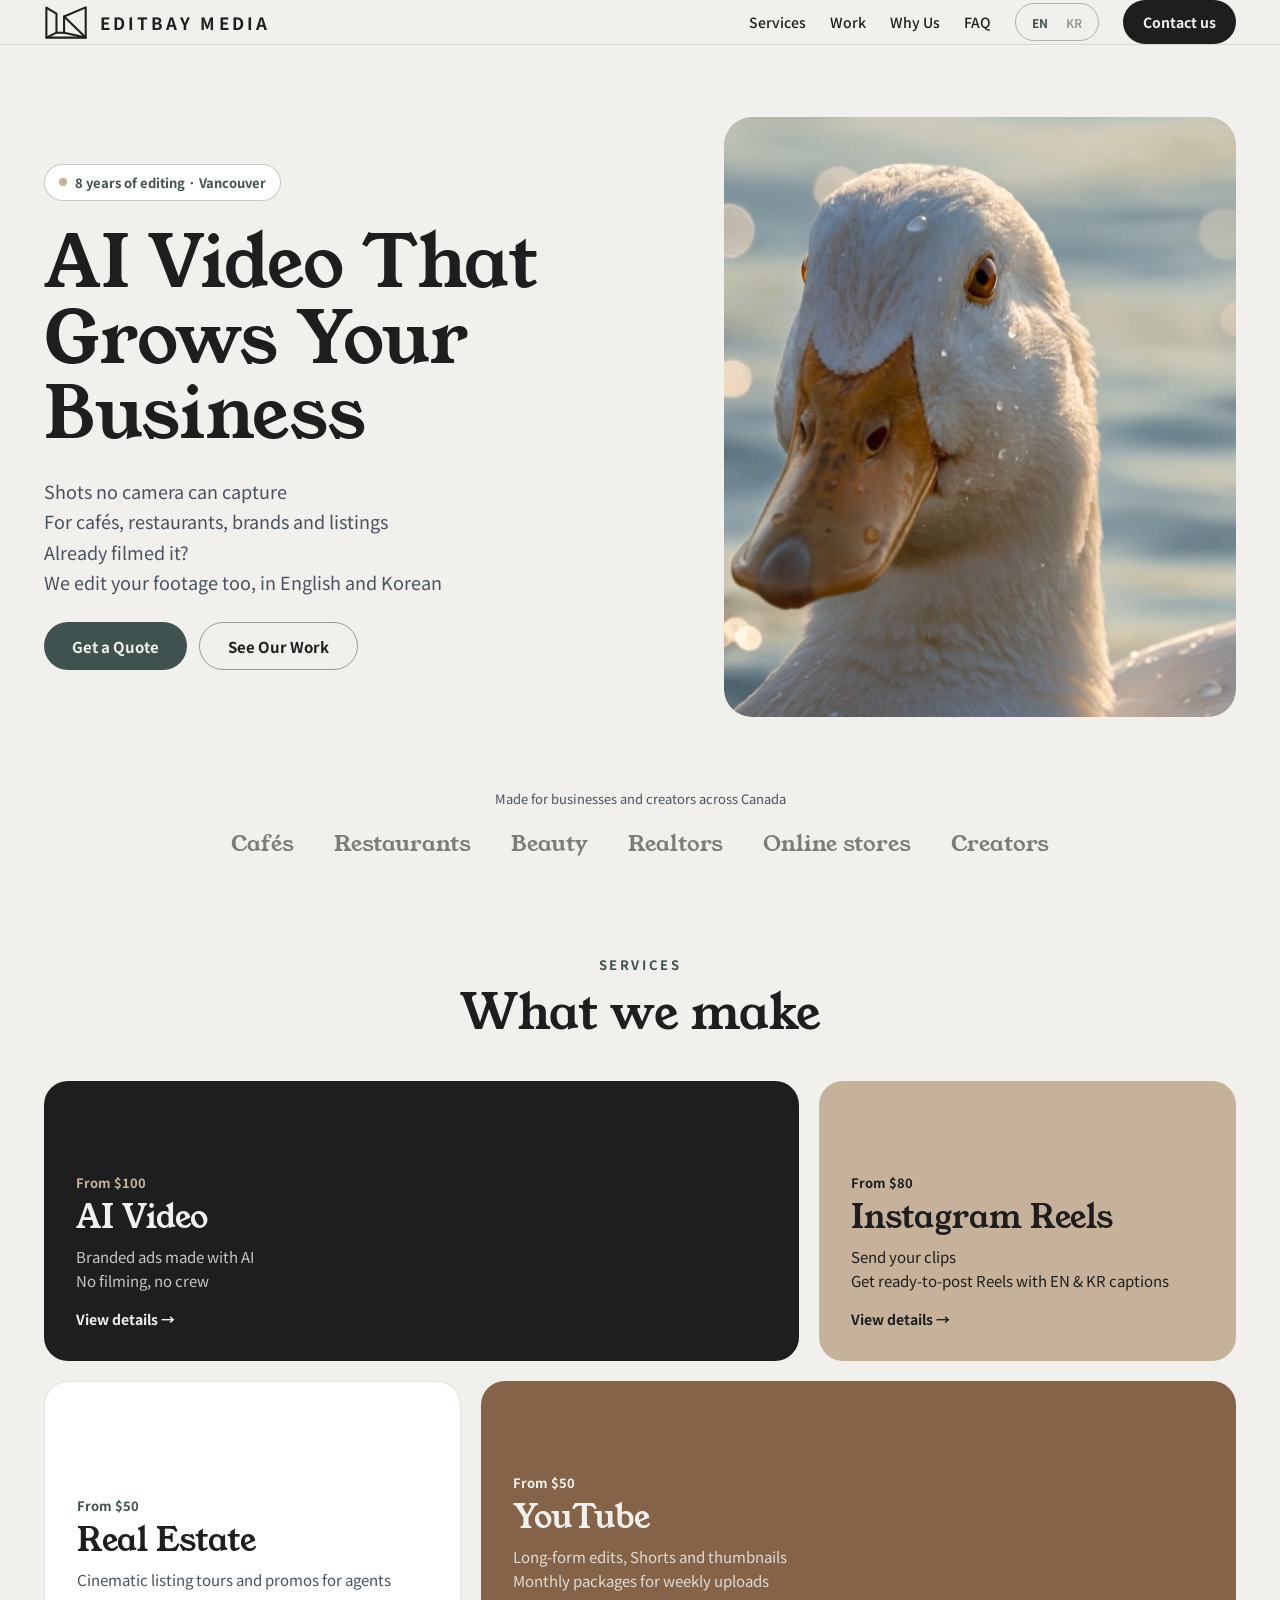
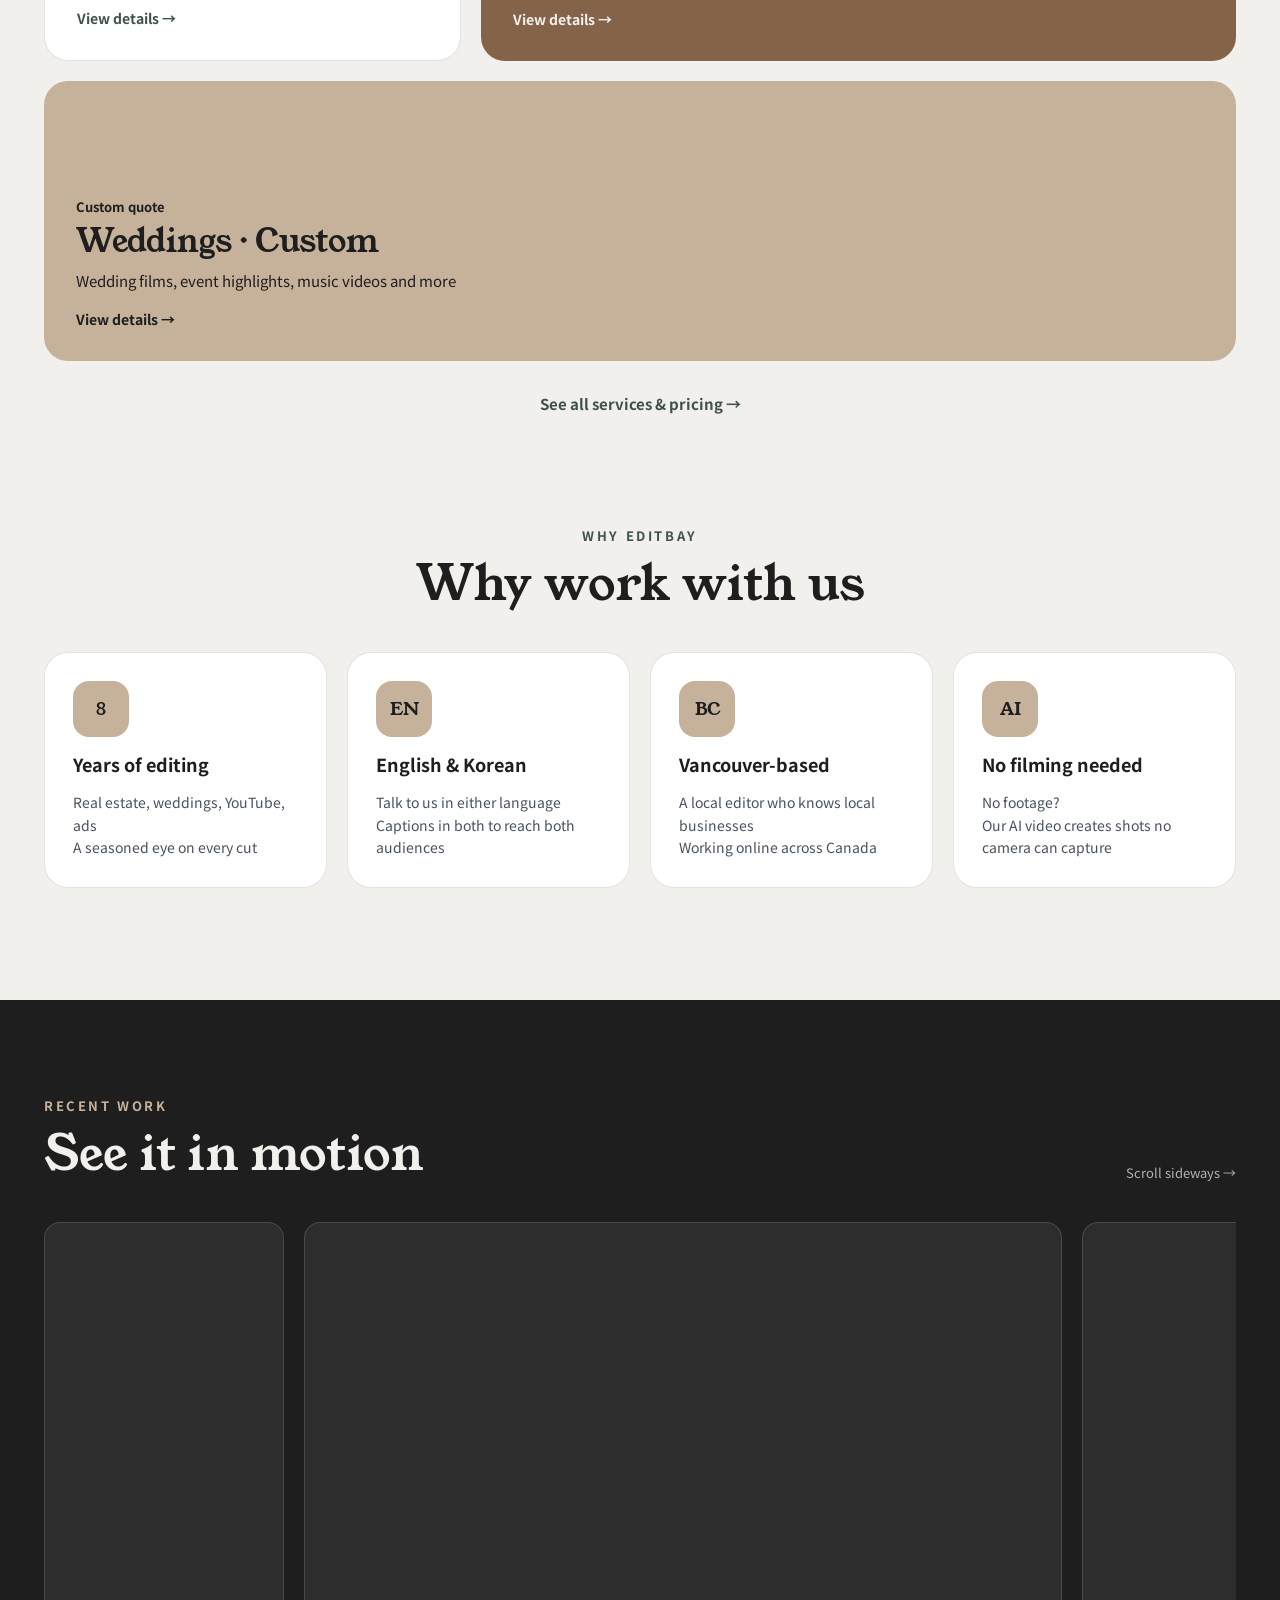
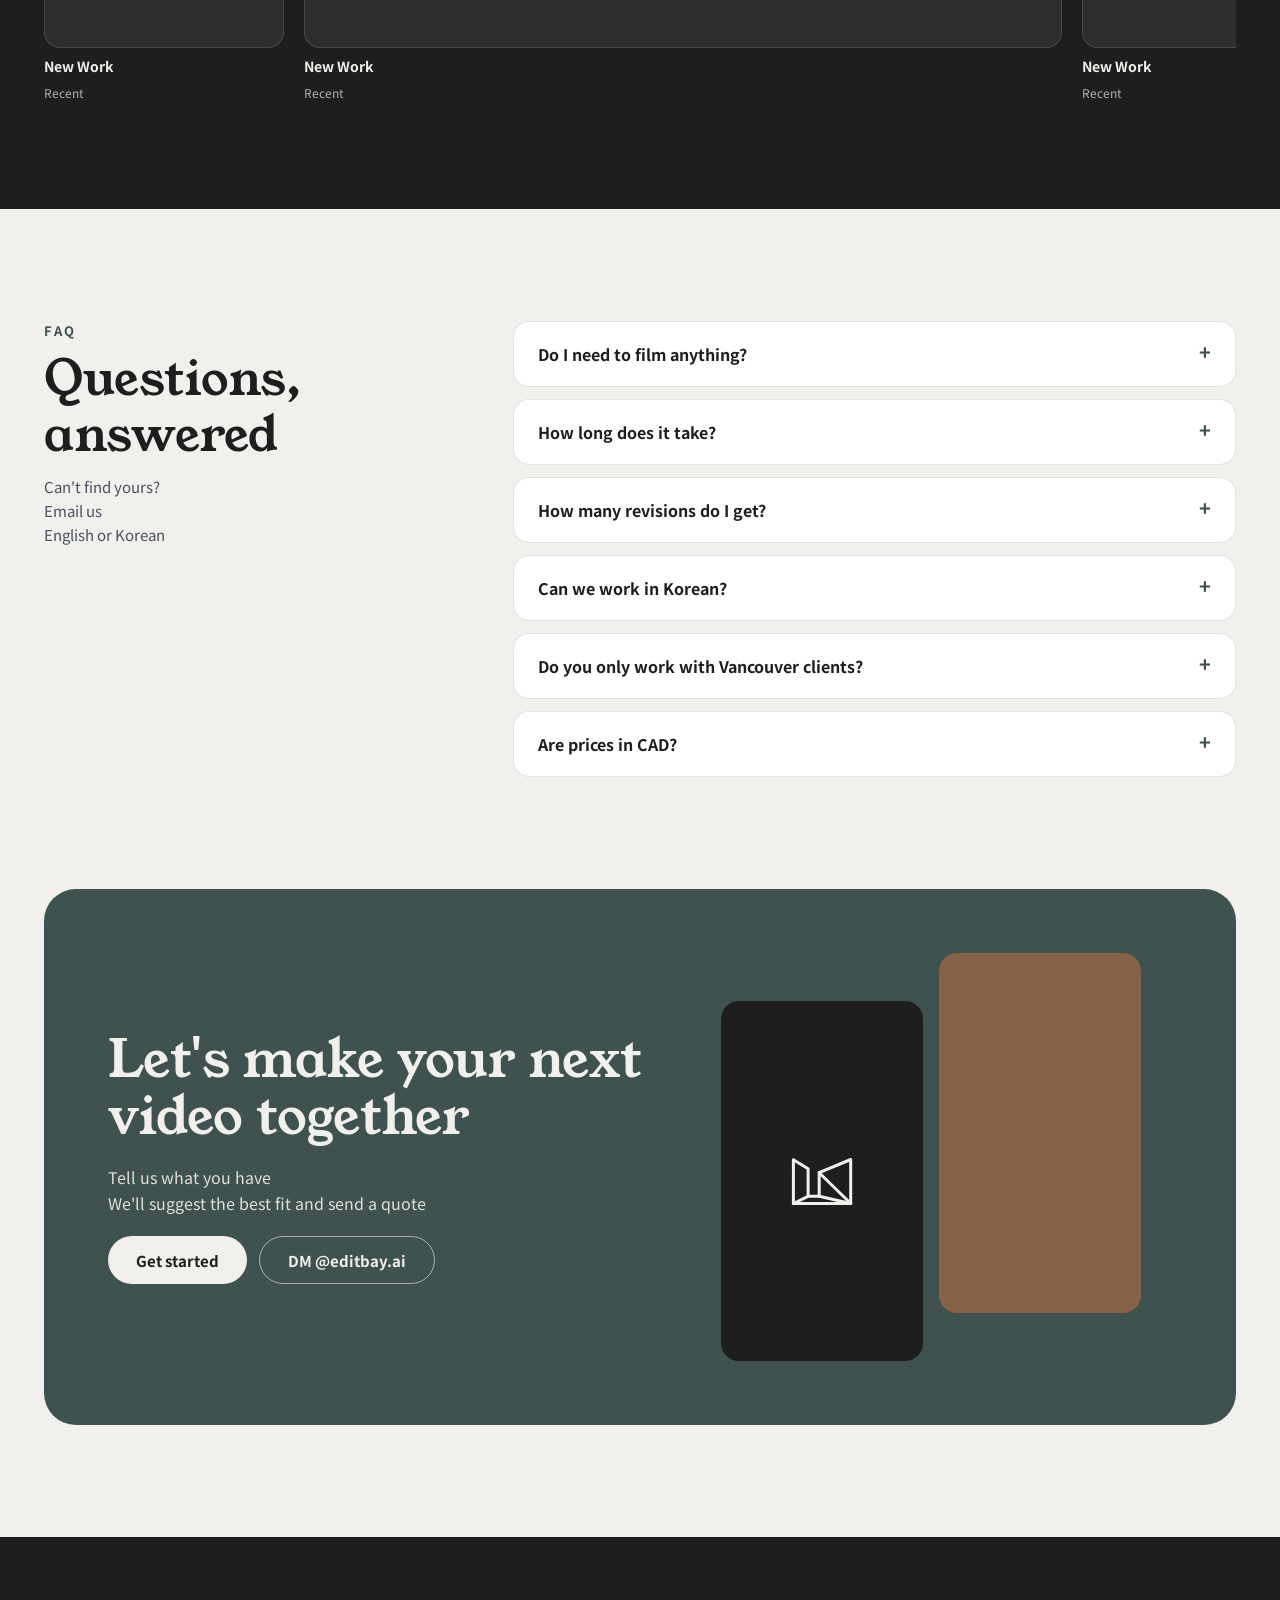
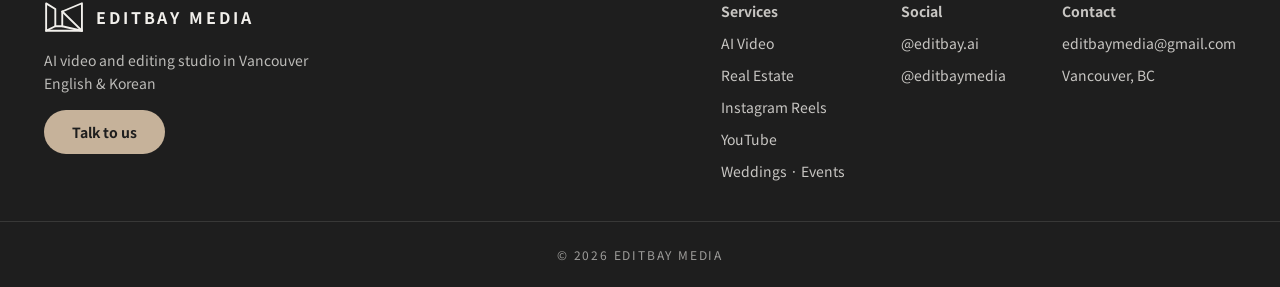
==== commit f1f60b44: "Add files via upload" ====
--- a/index.html
+++ b/index.html
@@ -173,7 +173,7 @@
         <div class="frame"><iframe src="https://player.vimeo.com/video/1246924412?title=0&byline=0&portrait=0&badge=0&dnt=1" title="New Work" loading="lazy" allow="autoplay; fullscreen; picture-in-picture" allowfullscreen></iframe></div>
         <strong>New Work</strong><small><span class="en-content">Recent</span><span class="ko-content">최근 작업</span></small>
       </div>
-      <div class="reel">
+      <div class="reel wide">
         <div class="frame"><iframe src="https://player.vimeo.com/video/1246957050?title=0&byline=0&portrait=0&badge=0&dnt=1" title="New Work" loading="lazy" allow="autoplay; fullscreen; picture-in-picture" allowfullscreen></iframe></div>
         <strong>New Work</strong><small><span class="en-content">Recent</span><span class="ko-content">최근 작업</span></small>
       </div>
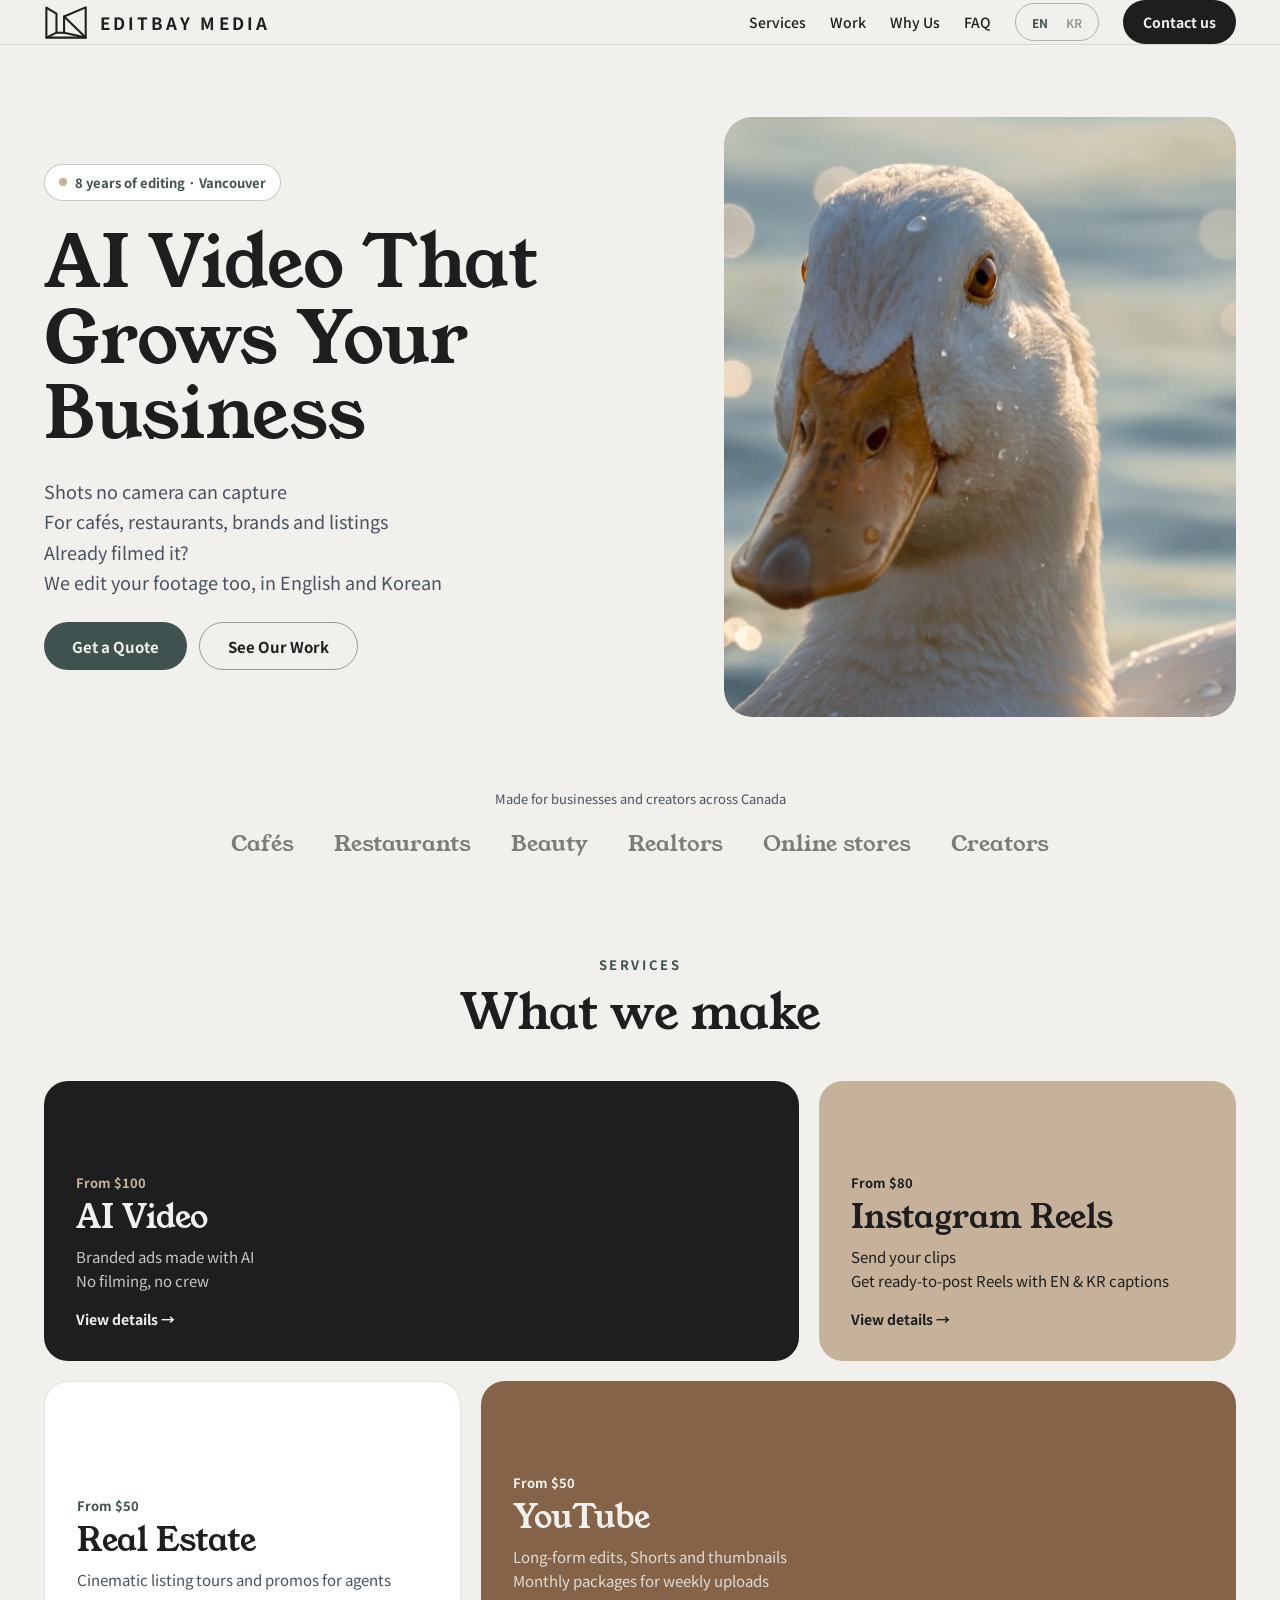
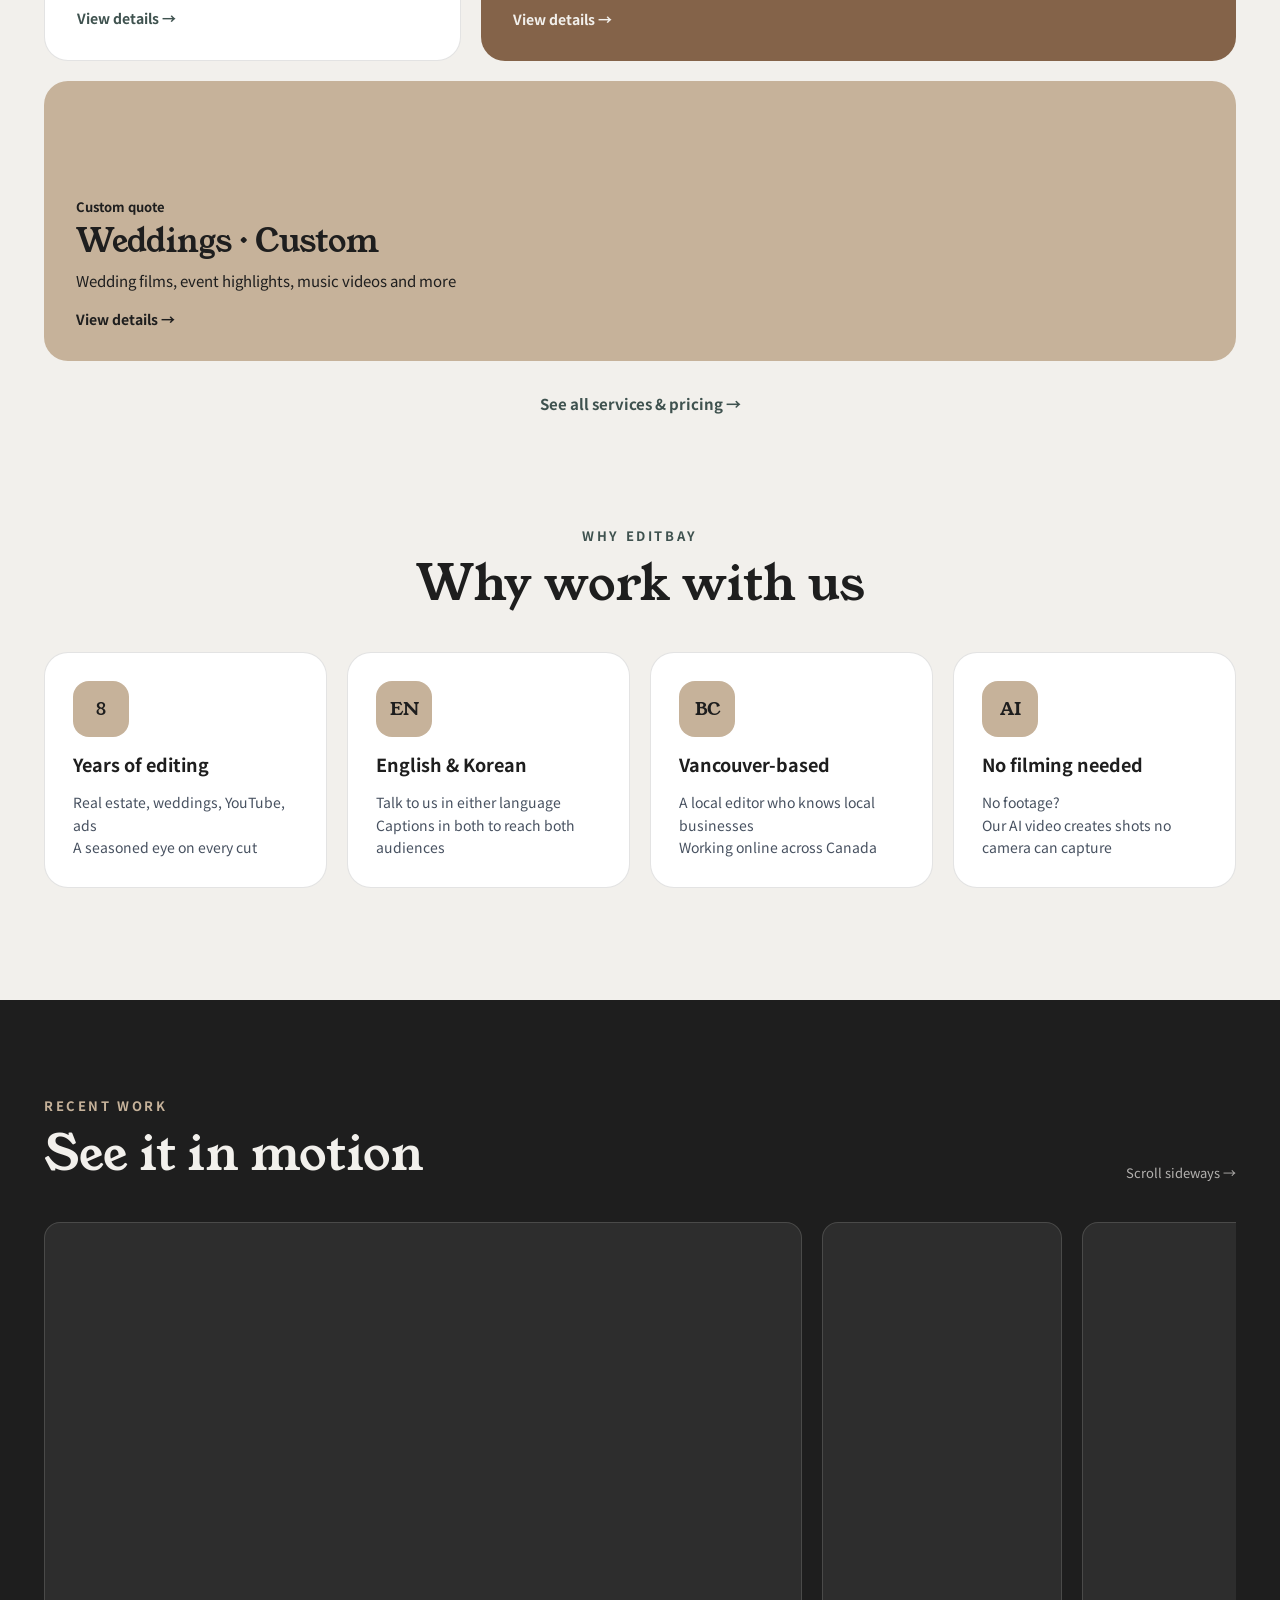
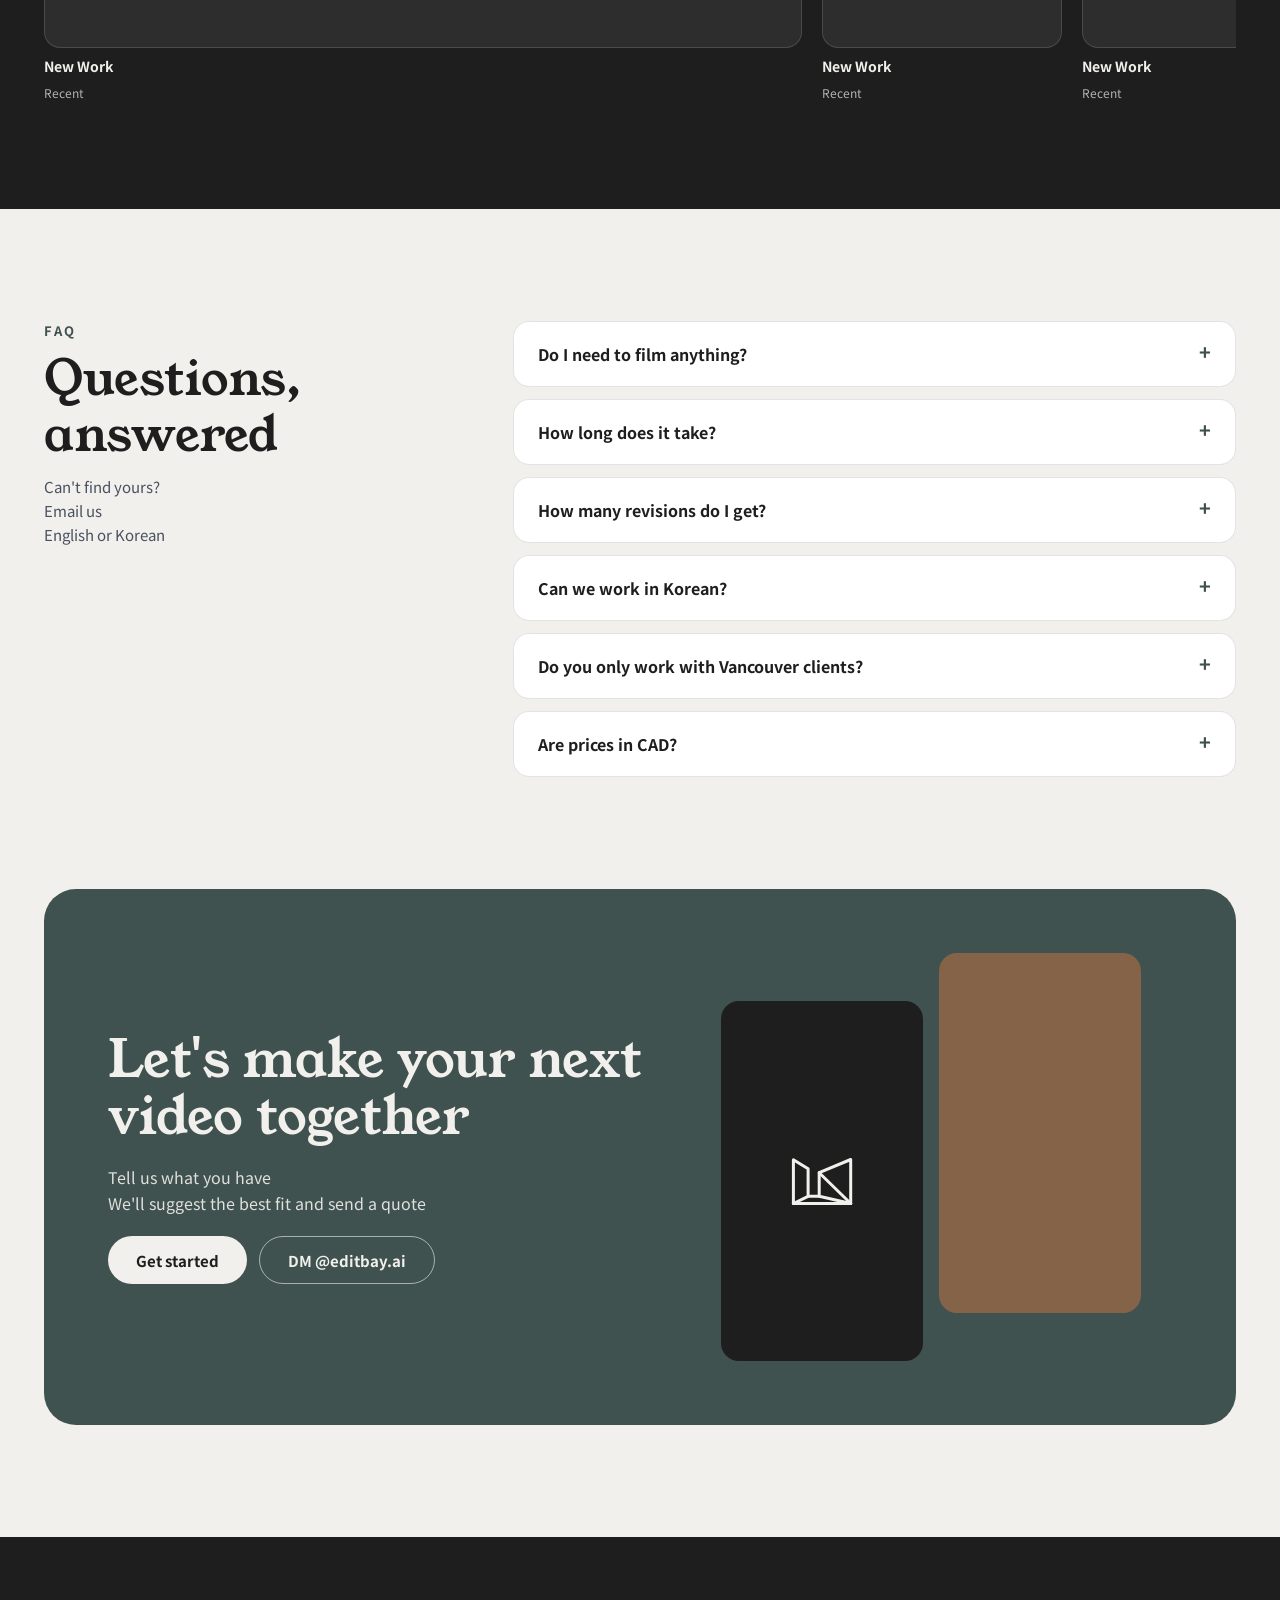
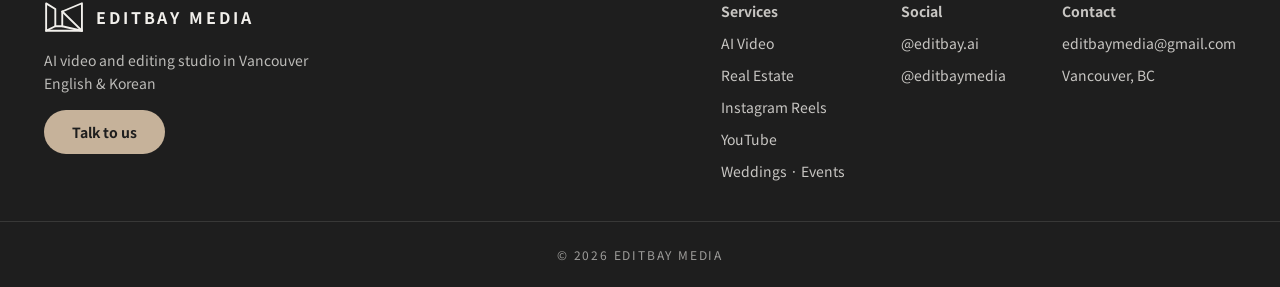
==== commit a6caa2ef: "Add files via upload" ====
--- a/index.html
+++ b/index.html
@@ -169,6 +169,14 @@
       <span class="hint"><span class="en-content">Scroll sideways →</span><span class="ko-content">옆으로 넘겨보세요 →</span></span>
     </div>
     <div class="reel-row">
+      <div class="reel wide">
+        <div class="frame"><iframe src="https://player.vimeo.com/video/1249936637?title=0&byline=0&portrait=0&badge=0&dnt=1" title="New Work" loading="lazy" allow="autoplay; fullscreen; picture-in-picture" allowfullscreen></iframe></div>
+        <strong>New Work</strong><small><span class="en-content">Recent</span><span class="ko-content">최근 작업</span></small>
+      </div>
+      <div class="reel">
+        <div class="frame"><iframe src="https://player.vimeo.com/video/1249936799?title=0&byline=0&portrait=0&badge=0&dnt=1" title="New Work" loading="lazy" allow="autoplay; fullscreen; picture-in-picture" allowfullscreen></iframe></div>
+        <strong>New Work</strong><small><span class="en-content">Recent</span><span class="ko-content">최근 작업</span></small>
+      </div>
       <div class="reel">
         <div class="frame"><iframe src="https://player.vimeo.com/video/1246924412?title=0&byline=0&portrait=0&badge=0&dnt=1" title="New Work" loading="lazy" allow="autoplay; fullscreen; picture-in-picture" allowfullscreen></iframe></div>
         <strong>New Work</strong><small><span class="en-content">Recent</span><span class="ko-content">최근 작업</span></small>
